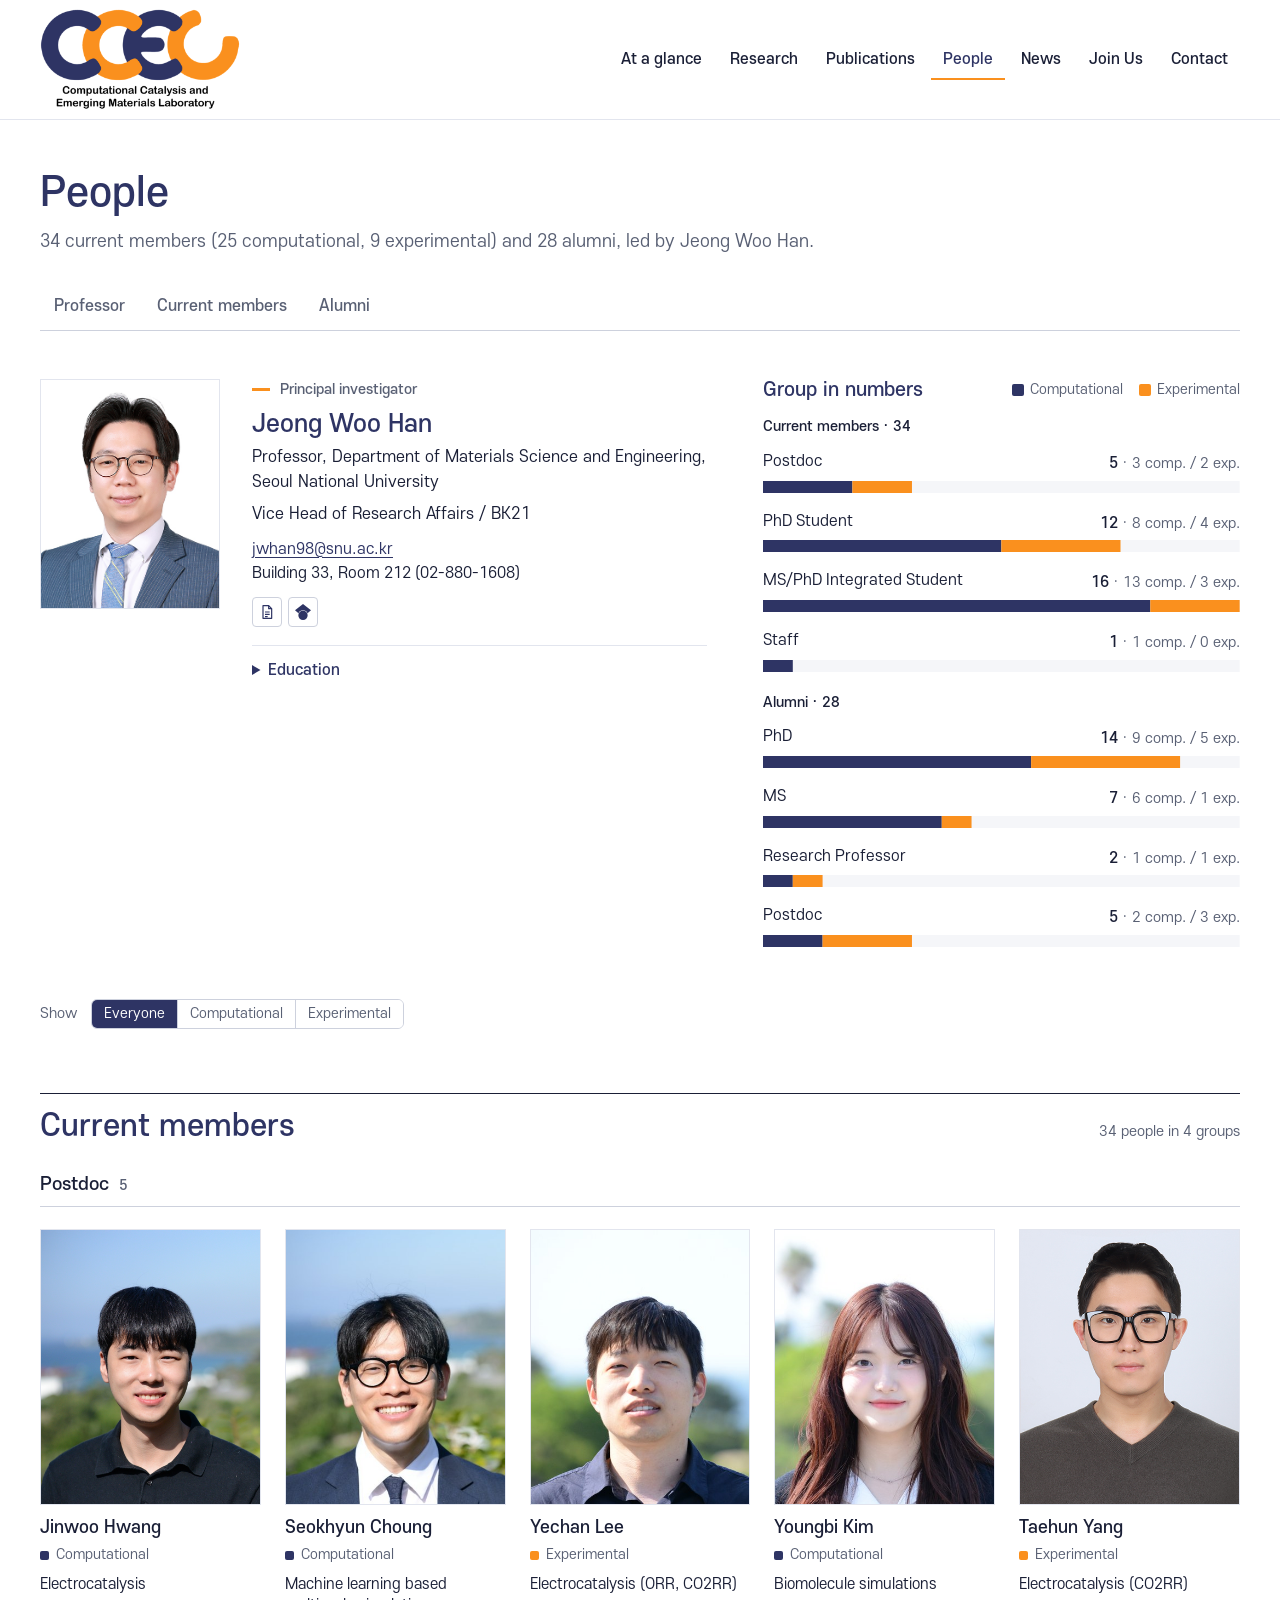
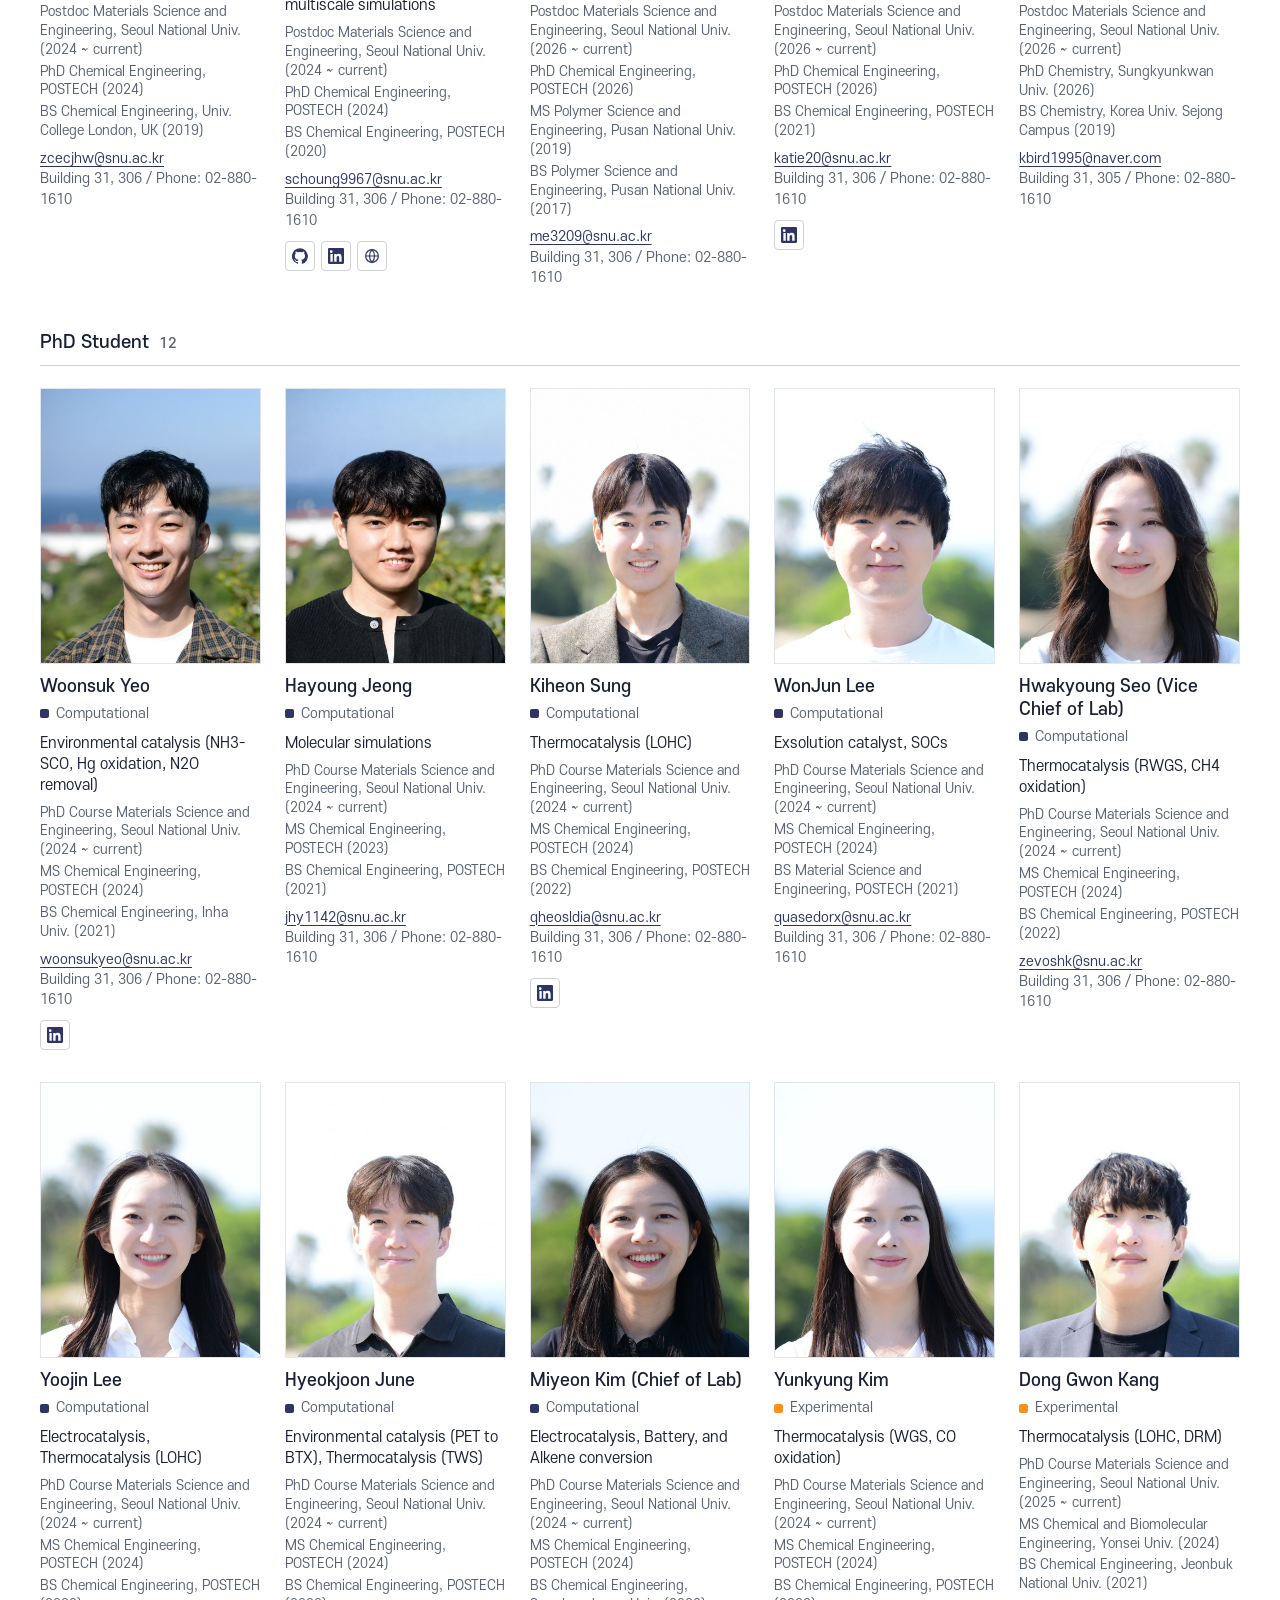
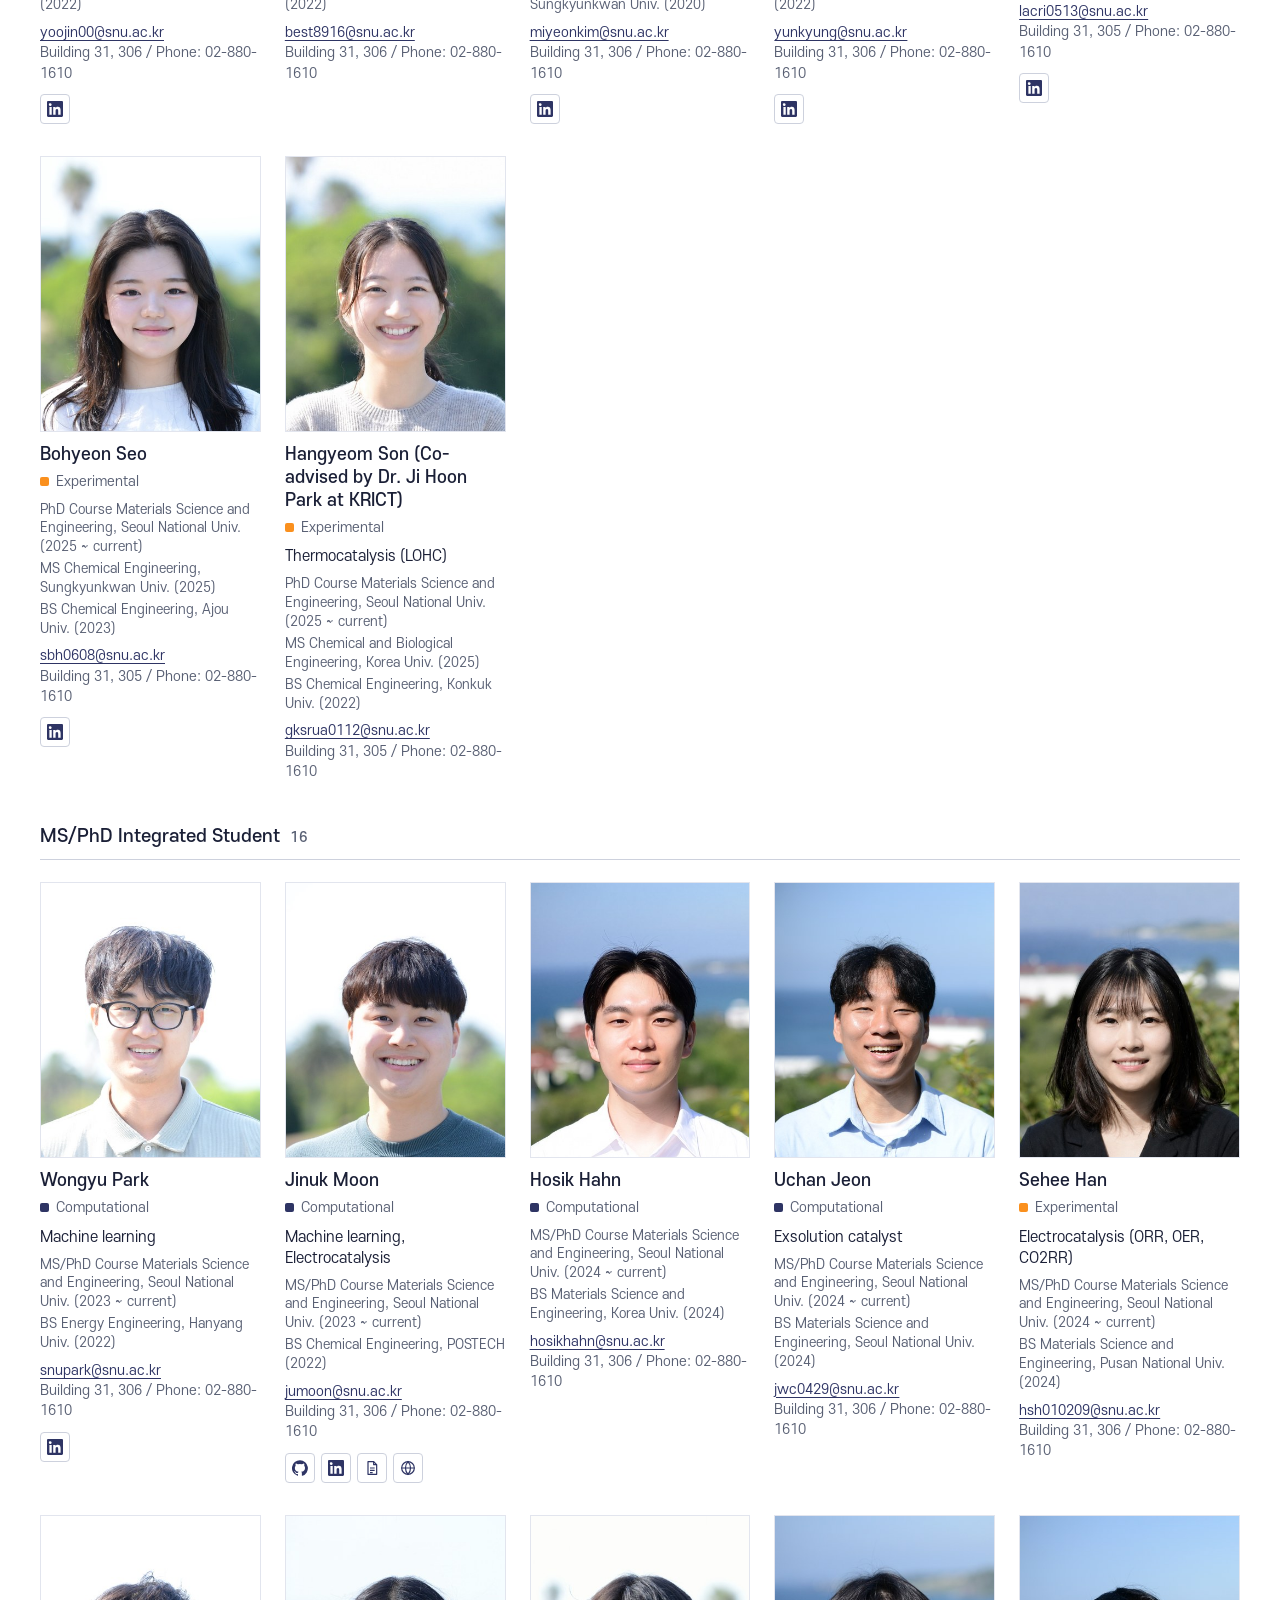
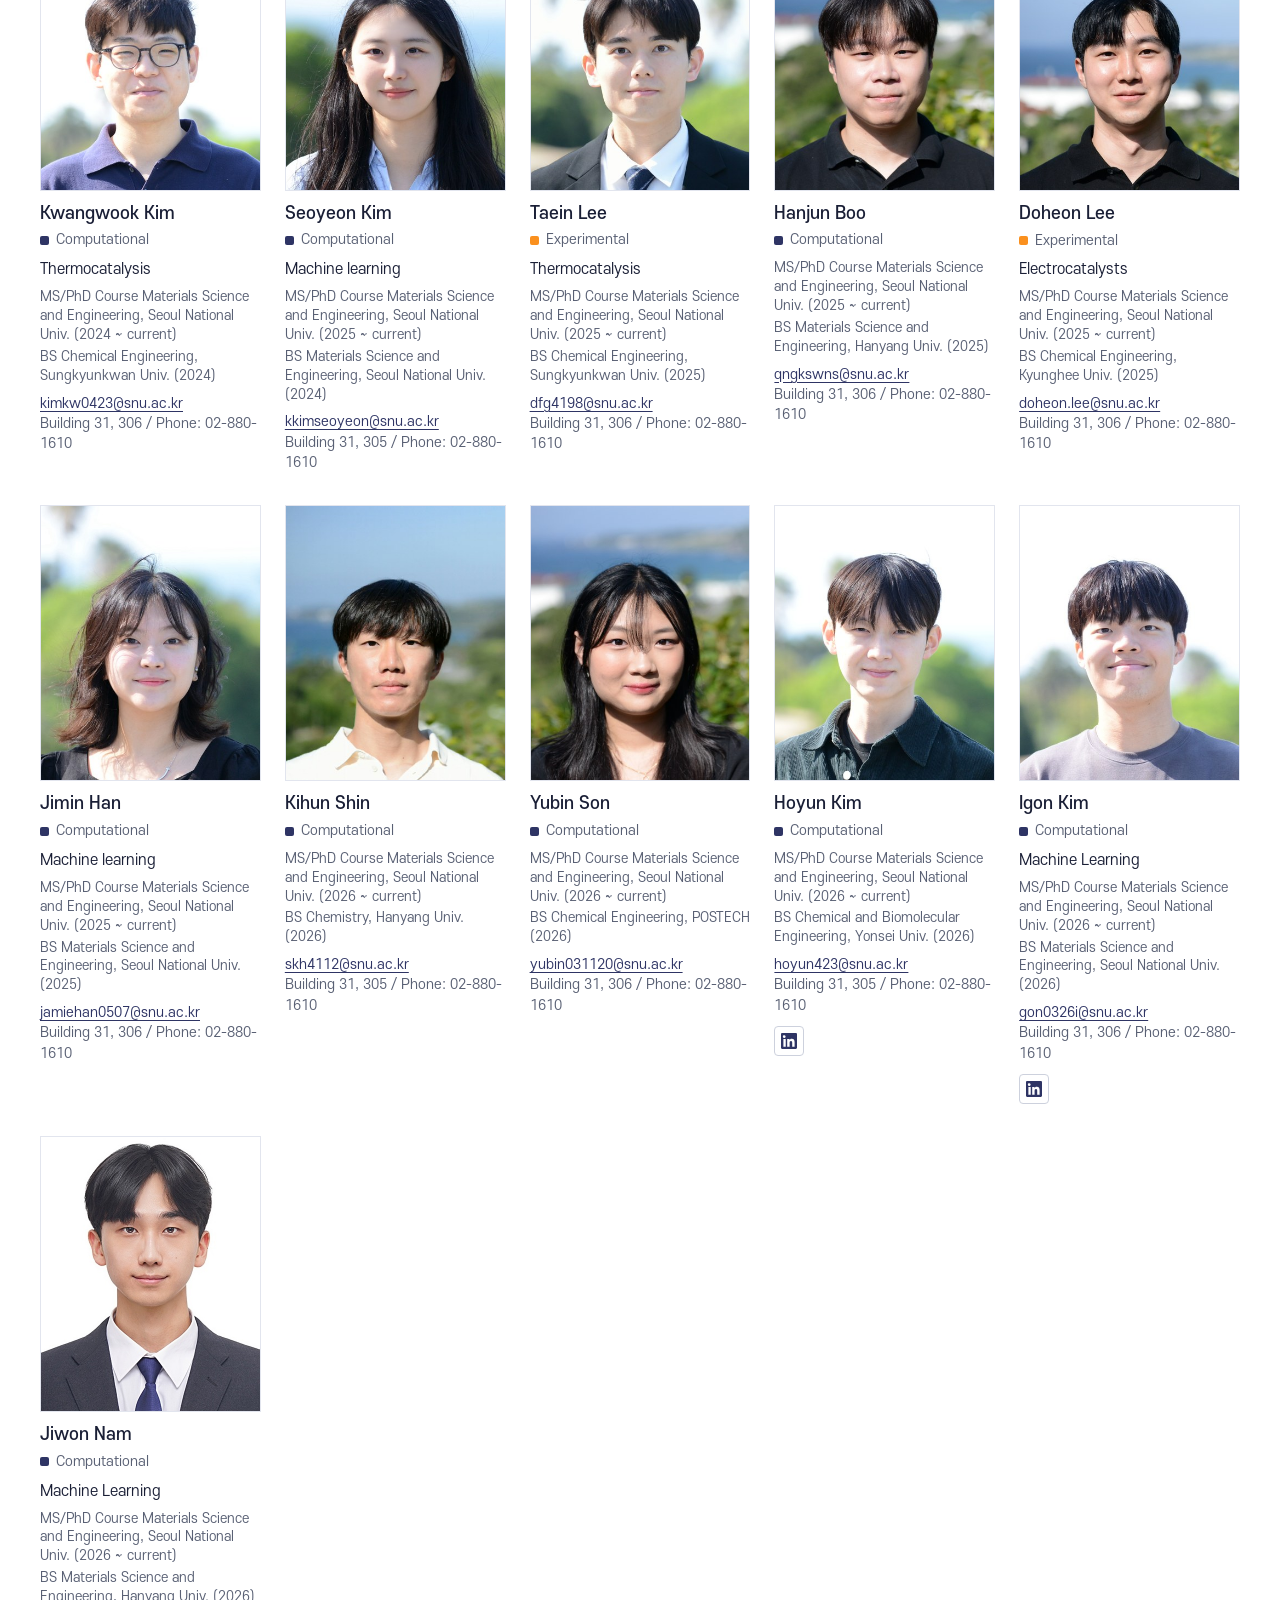
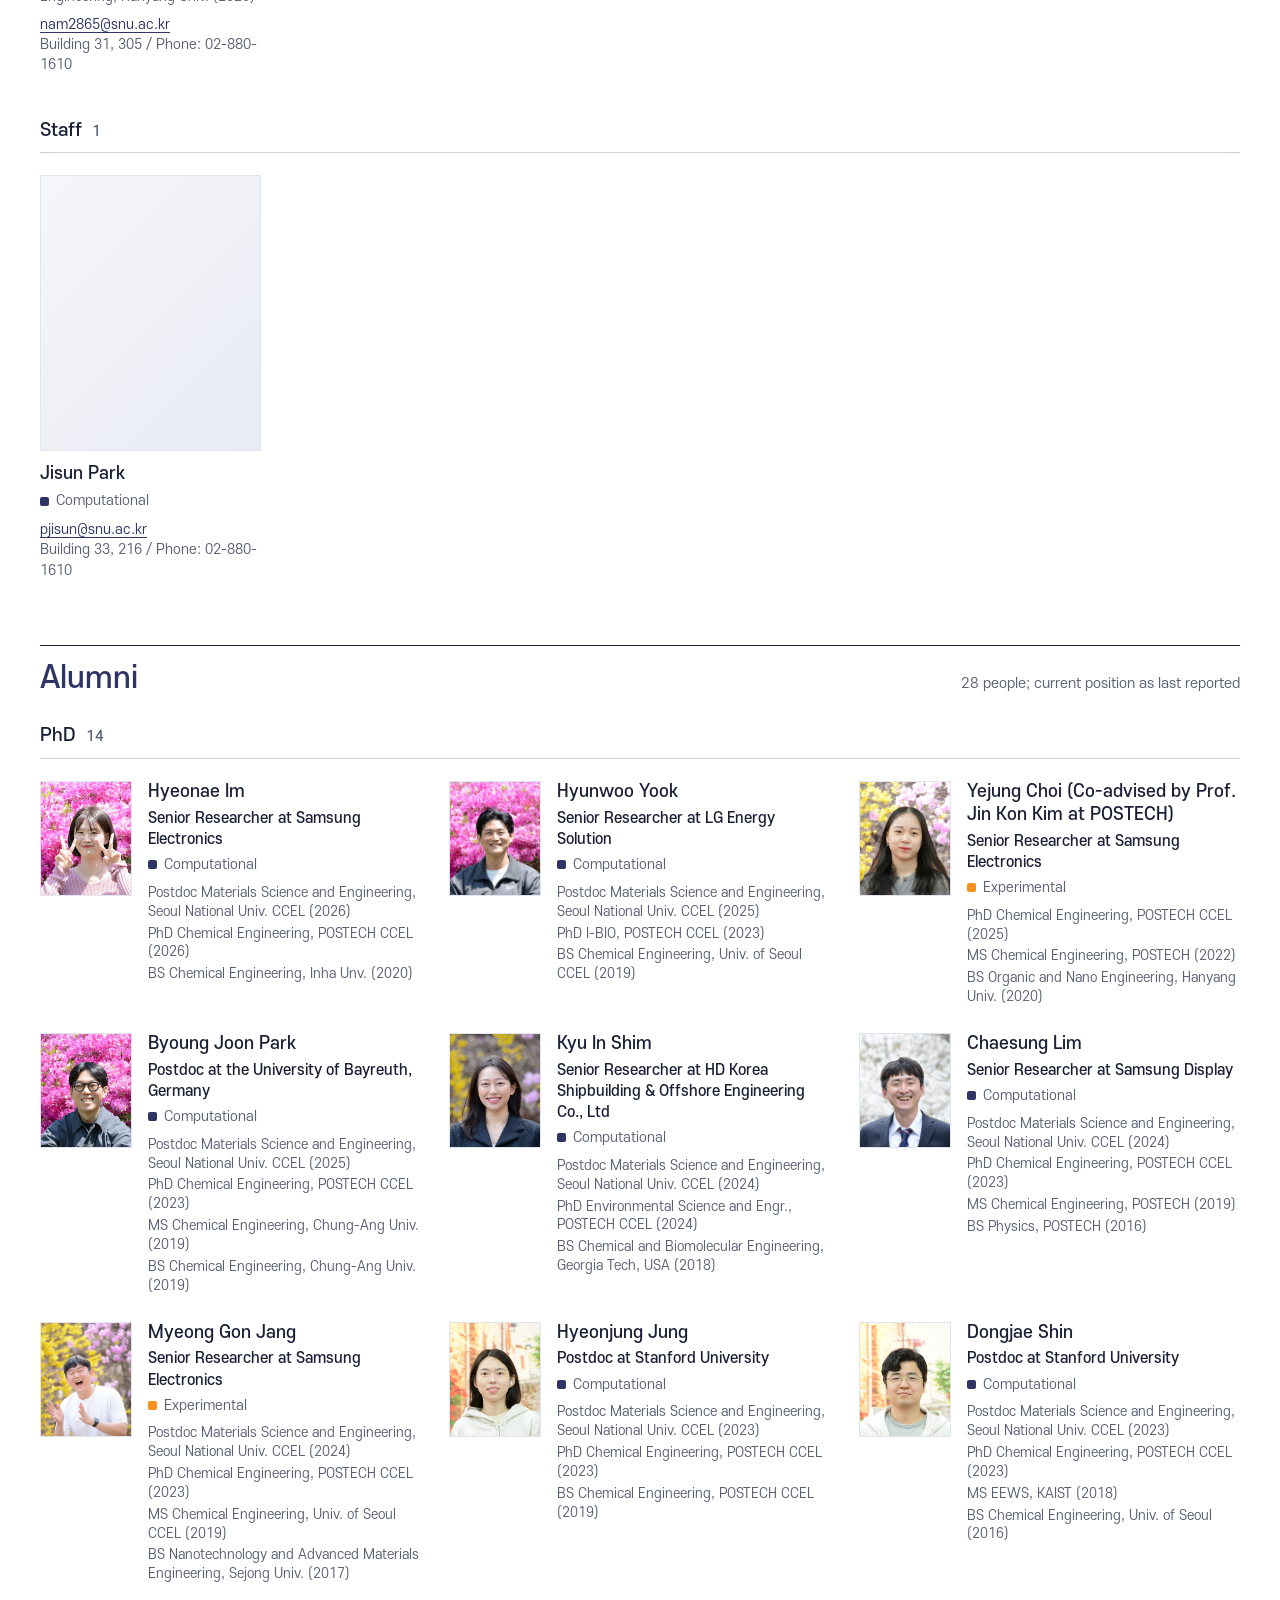
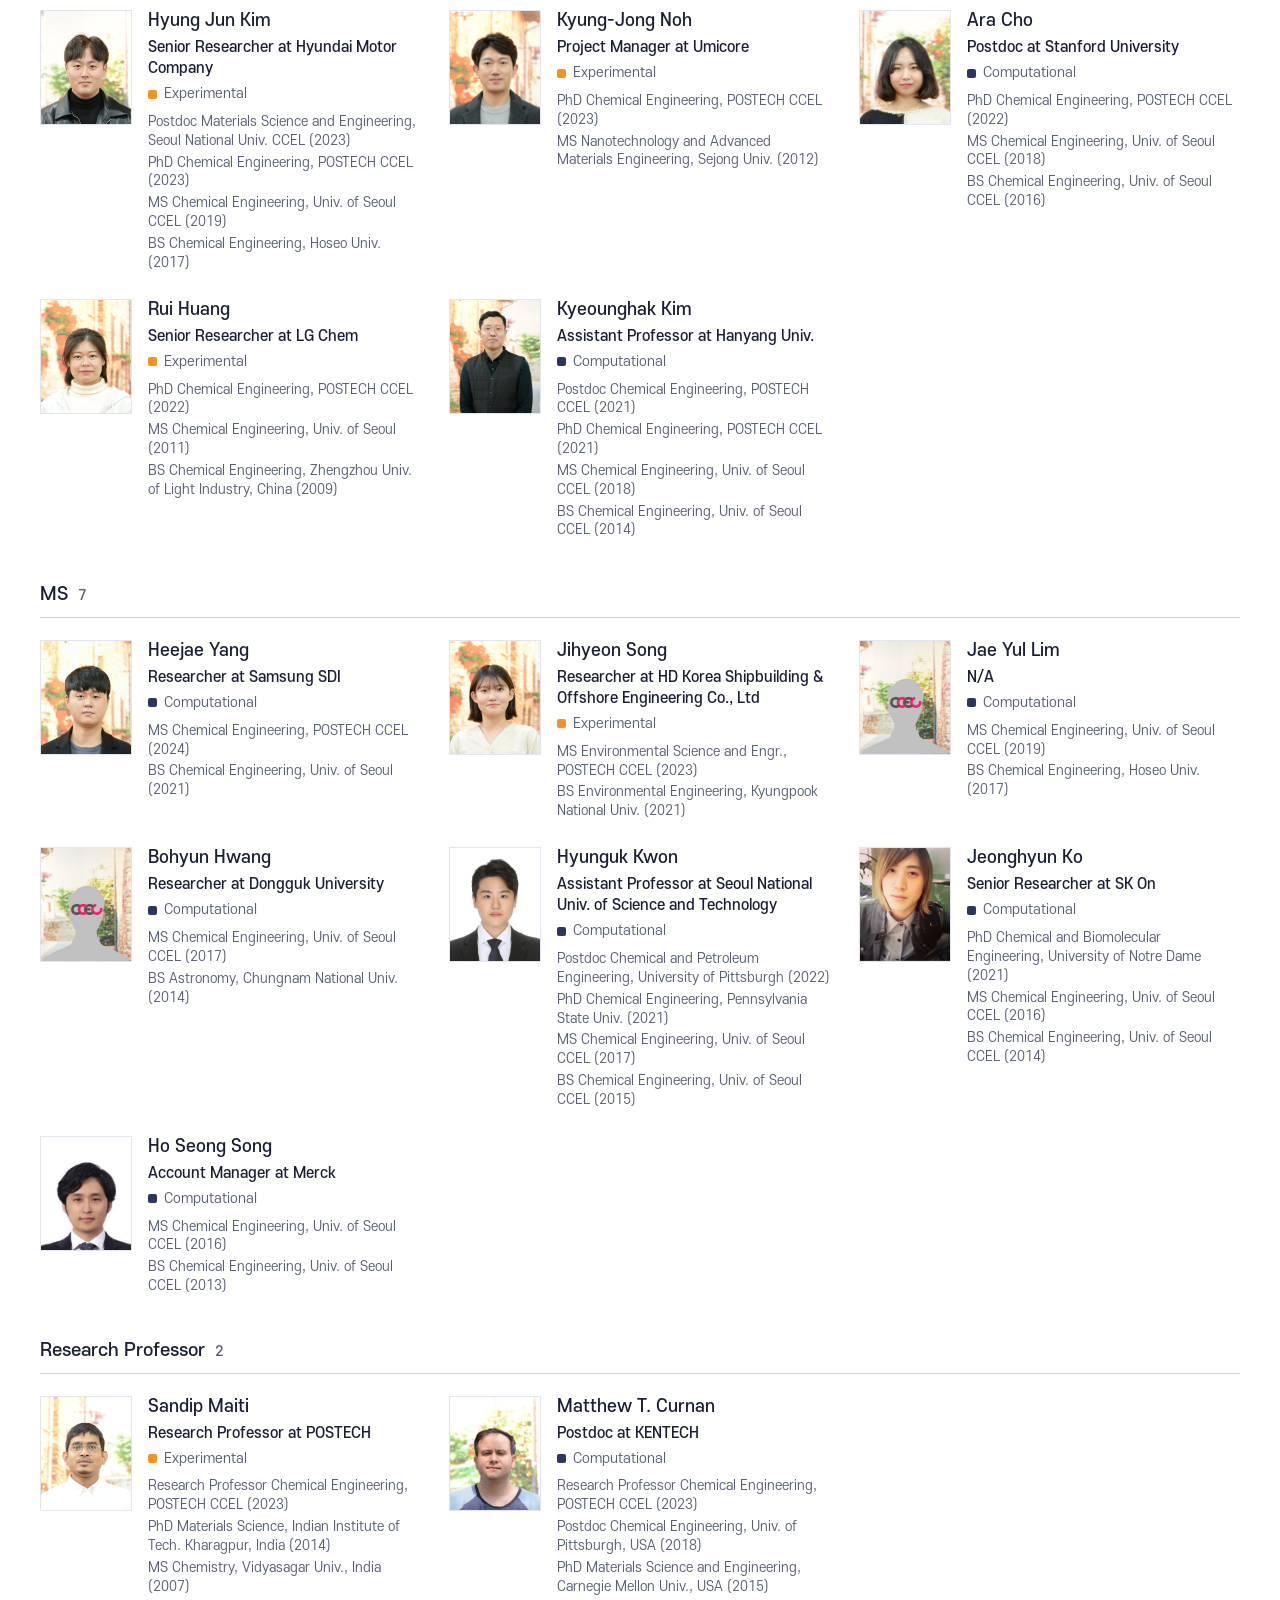
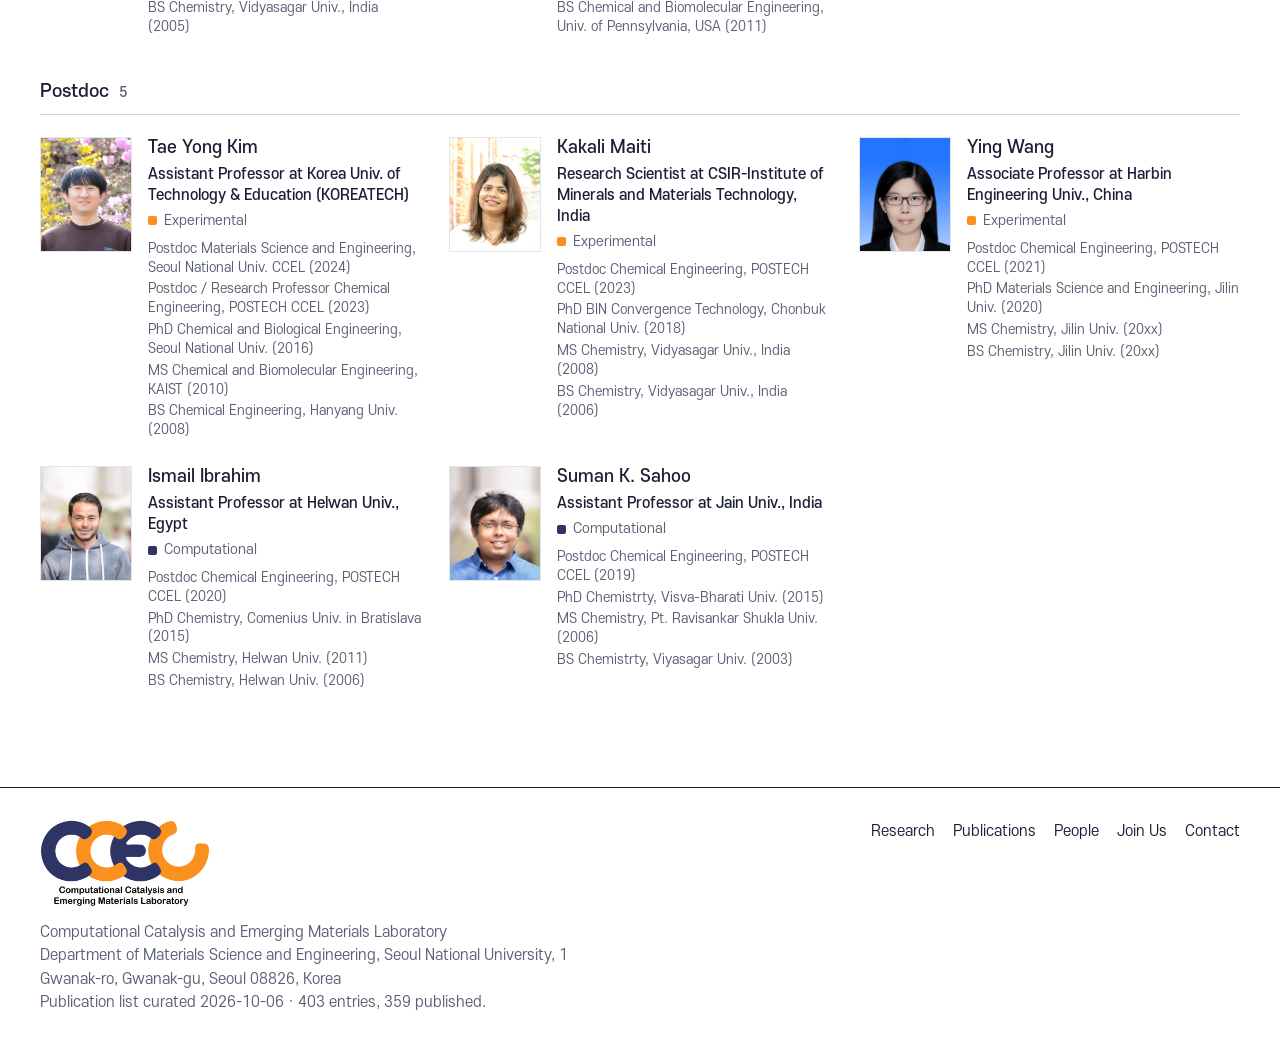
==== members.html @ 5b95ae47 "CCEL homepage redesign preview: ccel-s5 Claude-Session: https://claude.ai/code/session_01SNpB6kkZCcR" ====
<!doctype html>
<html lang="en">
<head>
<meta name="robots" content="noindex, nofollow">
<meta charset="utf-8">
<meta name="viewport" content="width=device-width, initial-scale=1">
<title>People · CCEL · Seoul National University</title>
<link rel="stylesheet" href="_shared/brand/brand.css">
<link rel="stylesheet" href="site.css">
<link rel="stylesheet" href="pages.css">
</head>
<body>
<a class="skip" href="#main">Skip to content</a>
<header class="site-head">
  <div class="site-bar">
    <div class="wrap bar-in">
      <a class="brand" href="index.html" aria-label="CCEL home"><img class="ccel-logo" src="_shared/img/logo2.png" alt="CCEL — Computational Catalysis and Emerging Materials Laboratory" width="200" height="102"></a>
      <button class="nav-toggle" type="button" aria-expanded="false" aria-controls="site-nav"><svg viewBox="0 0 24 24" aria-hidden="true" fill="none" stroke="currentColor" stroke-width="2"><path d="M3 6h18M3 12h18M3 18h18"/></svg>Menu</button>
      <nav id="site-nav" class="site-nav" aria-label="Main">
        <ul>
          <li><a href="index.html#glance">At a glance</a></li>
          <li><a href="index.html#research">Research</a></li>
          <li><a href="publications.html">Publications</a></li>
          <li><a href="members.html" aria-current="page">People</a></li>
          <li><a href="index.html#news">News</a></li>
          <li><a href="index.html#join">Join Us</a></li>
          <li><a href="index.html#contact">Contact</a></li>
        </ul>
      </nav>
    </div>
  </div>
</header>

<main id="main">
  <div class="wrap page-head">
    <h1>People</h1>
    <p class="page-sub" id="people-sub"></p>
    <nav class="tabs" aria-label="On this page">
      <a href="#professor">Professor</a><a href="#members">Current members</a><a href="#alumni">Alumni</a>
    </nav>
  </div>

  <section class="wrap sub-sec" id="professor" aria-labelledby="prof-h">
    <h2 class="sr-only" id="prof-h">Professor</h2>
    <div class="prof-row">
      <div class="prof" id="prof"></div>
      <figure class="chart" id="ch-people" aria-labelledby="ch-people-h">
        <div class="chart-head"><h3 id="ch-people-h">Group in numbers</h3><p class="legend"><span><i class="c"></i>Computational</span><span><i class="e"></i>Experimental</span></p></div>
        <div class="chart-body" id="ch-people-body"></div>
      </figure>
    </div>
  </section>

  <div class="wrap filter-bar">
    <span class="small" id="filter-label">Show</span>
    <span class="seg" role="group" aria-labelledby="filter-label" id="type-filter">
      <button type="button" data-t="" aria-pressed="true">Everyone</button>
      <button type="button" data-t="computational" aria-pressed="false">Computational</button>
      <button type="button" data-t="experimental" aria-pressed="false">Experimental</button>
    </span>
    <span class="small" id="filter-count" aria-live="polite"></span>
  </div>

  <section class="wrap sub-sec" id="members" aria-labelledby="members-h">
    <div class="sec-head"><h2 id="members-h">Current members</h2><p class="sec-note" id="members-note"></p></div>
    <div id="member-groups"></div>
  </section>

  <section class="wrap sub-sec" id="alumni" aria-labelledby="alumni-h">
    <div class="sec-head"><h2 id="alumni-h">Alumni</h2><p class="sec-note" id="alumni-note"></p></div>
    <div id="alumni-groups"></div>
  </section>
</main>

<footer class="site-foot">
  <div class="wrap foot-in">
    <div><img class="ccel-logo" src="_shared/img/logo2.png" alt="CCEL logo" width="170" height="87" loading="lazy"><p id="foot-data" style="margin-top:14px;max-width:560px"></p></div>
    <ul class="foot-links">
      <li><a href="index.html#research">Research</a></li><li><a href="publications.html">Publications</a></li>
      <li><a href="members.html">People</a></li><li><a href="index.html#join">Join Us</a></li><li><a href="index.html#contact">Contact</a></li>
    </ul>
  </div>
</footer>

<script src="_shared/content.js"></script>
<script src="common.js"></script>
<script src="charts.js"></script>
<script src="people.js"></script>
</body>
</html>
---- _shared/brand/brand.css ----
/* CCEL brand layer: shared by every candidate and the final site.
   Font = S-CoreDream (에스코어 드림), the typeface the current ccel.snu.ac.kr already uses (class ks4 etc.).
   Self-hosted so the IIS site has no CDN dependency. Logo = ../img/logo2.png (data: CCEL.lab.logo), used as-is. */
@font-face { font-family: 'S-CoreDream'; font-weight: 300; font-style: normal; font-display: swap;
  src: url('fonts/S-CoreDream-3Light.woff') format('woff'); }
@font-face { font-family: 'S-CoreDream'; font-weight: 400; font-style: normal; font-display: swap;
  src: url('fonts/S-CoreDream-4Regular.woff') format('woff'); }
@font-face { font-family: 'S-CoreDream'; font-weight: 500; font-style: normal; font-display: swap;
  src: url('fonts/S-CoreDream-5Medium.woff') format('woff'); }
@font-face { font-family: 'S-CoreDream'; font-weight: 700; font-style: normal; font-display: swap;
  src: url('fonts/S-CoreDream-6Bold.woff') format('woff'); }
:root { --ccel-font: 'S-CoreDream', 'Noto Sans KR', 'Apple SD Gothic Neo', 'Malgun Gothic', sans-serif; }

/* Official logo, unaltered. Put it on .ccel-logo-plate when the header background is dark. */
.ccel-logo { display: block; height: auto; width: 200px; max-width: 100%; }
.ccel-logo-plate { display: inline-block; background: #fff; border-radius: 6px; padding: 6px 10px; line-height: 0; }
@media (max-width: 768px) { .ccel-logo { width: 160px; } }
---- site.css ----
/* S5 Data-forward: shared design system for index / members / publications.
   White report pages, logo navy for ink and chart marks, logo orange only as a small data accent. */
:root {
  --ink: #1a1f36;
  --navy: #2e3464;          /* logo navy: headings, chart bars */
  --navy-2: #4a5190;
  --navy-soft: #e9ebf4;
  --orange: #fa901e;        /* logo orange: marks only, never body text */
  --orange-ink: #9a4f00;    /* orange-family text that passes 4.5:1 */
  --muted: #596074;
  --line: #e2e5ee;
  --line-2: #cdd1dd;
  --surface: #f5f6f9;
  --bg: #fff;
  --hh: 120px;              /* header height at the top of the page */
  --hh-c: 84px;             /* compact header height once scrolled */
  --maxw: 1200px;
  --pad: 32px;
}
@media (max-width: 960px) { :root { --hh: 92px; --hh-c: 92px; --pad: 20px; } }
@media (max-width: 600px) { :root { --pad: 16px; } }

* { box-sizing: border-box; }
[hidden] { display: none !important; }
html { -webkit-text-size-adjust: 100%; }
body {
  margin: 0; background: var(--bg); color: var(--ink);
  font-family: var(--ccel-font); font-size: 17px; line-height: 1.62; font-weight: 400;
  font-variant-numeric: tabular-nums;
}
h1, h2, h3, h4 { font-family: var(--ccel-font); color: var(--navy); font-weight: 500; line-height: 1.25; margin: 0; }
p { margin: 0; }
a { color: var(--navy); text-decoration-thickness: 1px; text-underline-offset: 3px; }
a:hover { color: var(--ink); }
:focus-visible { outline: 2px solid var(--navy); outline-offset: 3px; border-radius: 2px; }
img { max-width: 100%; }
button, input, select { font-family: var(--ccel-font); font-size: 15px; color: var(--ink); }
sub, sup { line-height: 0; }
.sr-only { position: absolute !important; width: 1px; height: 1px; padding: 0; margin: -1px; overflow: hidden; clip: rect(0 0 0 0); white-space: nowrap; border: 0; }
.skip { position: absolute; left: 12px; top: -60px; z-index: 100; background: var(--navy); color: #fff; padding: 8px 14px; border-radius: 4px; }
.skip:focus { top: 12px; color: #fff; }
.wrap { max-width: calc(var(--maxw) + 2 * var(--pad)); margin: 0 auto; padding: 0 var(--pad); }

/* ---------- header: fixed bar inside an in-flow placeholder, so compaction never shifts layout ---------- */
.site-head { height: var(--hh); }
.site-bar {
  position: fixed; top: 0; left: 0; right: 0; z-index: 50; height: var(--hh);
  background: #fff; border-bottom: 1px solid var(--line);
  transition: height .25s ease;
}
.bar-in { height: 100%; display: flex; align-items: center; justify-content: space-between; gap: 24px; }
.brand { display: block; line-height: 0; flex: none; }
.brand .ccel-logo { width: 200px; transition: width .25s ease; }
html.is-compact .site-bar { height: var(--hh-c); box-shadow: 0 1px 0 var(--line), 0 6px 18px rgba(26, 31, 54, .06); }
html.is-compact .brand .ccel-logo { width: 150px; }
.site-nav ul { list-style: none; margin: 0; padding: 0; display: flex; gap: 4px; }
.site-nav a {
  display: block; padding: 8px 12px; font-size: 15px; font-weight: 500; color: var(--ink);
  text-decoration: none; border-radius: 4px;
}
.site-nav a:hover { background: var(--surface); color: var(--navy); }
.site-nav a[aria-current="page"] { color: var(--navy); box-shadow: inset 0 -2px 0 var(--orange); border-radius: 0; }
.nav-toggle { display: none; }
@media (max-width: 960px) {
  .brand .ccel-logo, html.is-compact .brand .ccel-logo { width: 160px; }
  .nav-toggle {
    display: inline-flex; align-items: center; gap: 8px; background: #fff; border: 1px solid var(--line-2);
    border-radius: 6px; padding: 9px 12px; cursor: pointer; font-weight: 500; color: var(--navy);
  }
  .nav-toggle svg { width: 18px; height: 18px; }
  .site-nav {
    display: none; position: absolute; left: 0; right: 0; top: 100%; background: #fff;
    border-bottom: 1px solid var(--line); box-shadow: 0 12px 24px rgba(26, 31, 54, .08);
    max-height: calc(100vh - var(--hh)); overflow-y: auto;
  }
  .site-nav.open { display: block; }
  .site-nav ul { flex-direction: column; padding: 8px var(--pad) 16px; gap: 0; }
  .site-nav a { padding: 13px 4px; font-size: 17px; border-bottom: 1px solid var(--line); border-radius: 0; }
  .site-nav a[aria-current="page"] { box-shadow: inset 3px 0 0 var(--orange); padding-left: 12px; }
}

/* ---------- section scaffolding ---------- */
main section[id], [id].anchor { scroll-margin-top: calc(var(--hh-c) + 16px); }
main section.sec[id] { scroll-margin-top: calc(var(--hh-c) - 44px); }
/* skip link target: keep the page title clear of the fixed header */
#main { scroll-margin-top: calc(var(--hh-c) + 16px); }
.nowrap { white-space: nowrap; }
.sec { padding: 72px 0 8px; }
.sec-head { display: flex; align-items: baseline; justify-content: space-between; gap: 16px; flex-wrap: wrap;
  border-top: 1px solid var(--ink); padding-top: 14px; margin-bottom: 28px; }
.sec-head h2 { font-size: 30px; }
.sec-note { font-size: 14px; color: var(--muted); }
.eyebrow { font-size: 14px; color: var(--muted); font-weight: 500; display: flex; align-items: center; gap: 10px; }
.eyebrow::before { content: ""; width: 18px; height: 3px; background: var(--orange); flex: none; }
.lede { font-size: 19px; line-height: 1.55; color: var(--ink); }
.small { font-size: 14px; color: var(--muted); line-height: 1.55; }
.more { font-size: 15px; font-weight: 500; }
.more a { text-decoration: none; border-bottom: 1px solid var(--line-2); padding-bottom: 2px; }
.more a:hover { border-color: var(--navy); }
@media (max-width: 600px) {
  .sec { padding-top: 52px; }
  .sec-head h2 { font-size: 24px; }
  .lede { font-size: 17px; }
}

/* ---------- hero stage (landing only) ---------- */
.stage-wrap { position: relative; height: 230vh; background: #fff; }
.stage {
  position: sticky; top: var(--hh-c); height: calc(100vh - var(--hh-c)); overflow: hidden;
  background: #0d1020;
}
.stage-media { position: absolute; inset: 0; overflow: hidden; }
.stage-poster, .stage-canvas { position: absolute; inset: 0; width: 100%; height: 100%; object-fit: cover; display: block; }
.stage-veil { position: absolute; inset: 0; background: #fff; opacity: 0; pointer-events: none; }
.stage-inner { position: absolute; inset: 0; }
.stage-panel {
  position: absolute; top: max(40px, 6vh); left: var(--pad); max-width: 780px; margin-right: var(--pad);
  background: #fff; padding: 30px 36px 30px; border-radius: 2px; box-shadow: 0 10px 40px rgba(0, 0, 0, .22);
}
.stage-panel h1 { font-size: 44px; line-height: 1.18; margin: 14px 0 16px; color: var(--navy); letter-spacing: -0.005em; }
.stage-panel .lede { max-width: 640px; }
.stage-links { margin-top: 20px; display: flex; flex-wrap: wrap; gap: 8px 22px; font-size: 15px; font-weight: 500; }
.stage-links a { text-decoration: none; border-bottom: 1px solid var(--line-2); padding-bottom: 2px; }
.stage-strip {
  position: absolute; left: 0; right: 0; bottom: 0; background: #fff; border-top: 1px solid var(--line);
  transform: translateY(105%); will-change: transform;
}
.figs { list-style: none; margin: 0; padding: 22px 0 24px; display: grid; grid-template-columns: auto repeat(6, 1fr); gap: 0; align-items: stretch; }
.figs .figs-title { padding-right: 28px; display: flex; flex-direction: column; justify-content: center; }
.figs .figs-title .t { font-size: 20px; font-weight: 500; color: var(--navy); }
.figs .figs-title .s { font-size: 13px; color: var(--muted); margin-top: 4px; max-width: 170px; line-height: 1.45; }
.fig { padding: 2px 18px; border-left: 1px solid var(--line); }
.fig .n { display: block; font-size: 36px; line-height: 1.1; font-weight: 500; color: var(--navy); }
.fig .l { display: block; font-size: 14px; color: var(--muted); line-height: 1.4; margin-top: 6px; }
/* static mode (default markup; also reduced motion, no JS, manifest unavailable): poster as a still band, figures below */
.stage-wrap.is-static { height: auto; background: #fff; }
.stage-wrap.is-static .stage { position: relative; top: 0; height: auto; overflow: visible; background: #fff; }
.stage-wrap.is-static .stage-media { position: relative; inset: auto; height: min(68vh, 620px); background: #0d1020; }
.stage-wrap.is-static .stage-inner { bottom: auto; height: min(68vh, 620px); }
.stage-wrap.is-static .stage-canvas, .stage-wrap.is-static .stage-veil { display: none; }
.stage-wrap.is-static .stage-strip { position: relative; transform: none; border-bottom: 1px solid var(--line); }
@media (max-width: 1180px) {
  .figs { grid-template-columns: repeat(3, 1fr); row-gap: 16px; }
  .figs .figs-title { grid-column: 1 / -1; padding: 0; flex-direction: row; align-items: baseline; gap: 12px; justify-content: flex-start; }
  .figs .figs-title .s { max-width: none; margin: 0; }
  .fig:nth-child(3n + 2) { border-left: 0; padding-left: 0; }
}
@media (max-width: 960px) {
  .stage-wrap { height: 185vh; }
  .stage-panel { top: 14px; left: 12px; right: 12px; margin: 0; padding: 20px 20px 22px; }
  .stage-panel h1 { font-size: 27px; margin: 10px 0 12px; }
  .stage-panel .lede { font-size: 16px; }
  .stage-links { margin-top: 14px; gap: 6px 16px; font-size: 14px; }
  .figs { padding: 14px 0 16px; row-gap: 12px; }
  .fig { padding: 0 10px; }
  .fig .n { font-size: 26px; }
  .fig .l { font-size: 12.5px; margin-top: 2px; }
  .figs .figs-title .t { font-size: 16px; }
  .figs .figs-title .s { display: none; }
  .stage-wrap.is-static .stage-media, .stage-wrap.is-static .stage-inner { height: min(78vh, 560px); }
}

/* ---------- charts ---------- */
.charts { display: grid; grid-template-columns: repeat(12, 1fr); gap: 28px 40px; }
.chart { margin: 0; grid-column: span 6; min-width: 0; }
.chart.wide { grid-column: 1 / -1; }
.chart-head { display: flex; justify-content: space-between; align-items: baseline; gap: 12px; flex-wrap: wrap; margin-bottom: 14px; }
.chart h3 { font-size: 19px; }
.chart figcaption { font-size: 13.5px; color: var(--muted); margin-top: 12px; line-height: 1.5; }
.chart-body { min-width: 0; }
.years-layout { display: grid; grid-template-columns: minmax(0, 1fr) 260px; gap: 36px; align-items: end; }
.pipe { border-left: 1px solid var(--line); padding-left: 24px; }
.pipe h4 { font-size: 15px; color: var(--ink); margin-bottom: 4px; }
.pipe p { font-size: 13px; color: var(--muted); margin-bottom: 12px; }
svg.vbars { display: block; width: 100%; height: auto; overflow: visible; }
svg.vbars text { font-family: var(--ccel-font); fill: var(--ink); }
svg.vbars .yl { fill: var(--muted); font-size: 12px; }
svg.vbars .vl { font-size: 12px; font-weight: 500; }
svg.vbars .base { stroke: var(--line-2); stroke-width: 1; }
.bar { fill: var(--navy); }
.hbar .bar.pipe { fill: #9ea4c9; }
.chart .bar, .mini .bar { transform-box: fill-box; transform-origin: 50% 100%; transform: scaleY(0); transition: transform .8s cubic-bezier(.2, .7, .2, 1); }
.chart .hbar .bar { transform-origin: 0 50%; transform: scaleX(0); }
.chart.in .bar, .area-data.in .bar { transform: none; }
.chart .vl, .chart .hrow-val { opacity: 0; transition: opacity .5s ease .45s; }
.chart.in .vl, .chart.in .hrow-val { opacity: 1; }

.hrows { list-style: none; margin: 0; padding: 0; }
.hrows li + li { margin-top: 10px; }
.hrow { display: grid; grid-template-columns: minmax(0, 1fr) auto; grid-template-areas: "lab val" "bar bar"; column-gap: 12px; row-gap: 5px;
  text-decoration: none; color: var(--ink); padding: 4px 6px; margin: 0 -6px; border-radius: 4px; }
a.hrow:hover { background: var(--surface); color: var(--ink); }
a.hrow:hover .hrow-lab { text-decoration: underline; text-underline-offset: 3px; }
.hrow-lab { grid-area: lab; font-size: 15px; line-height: 1.35; }
.hrow-val { grid-area: val; font-size: 14px; color: var(--muted); white-space: nowrap; }
.hrow-val b { color: var(--ink); font-weight: 500; font-size: 15px; }
.hbar { grid-area: bar; display: block; width: 100%; height: 12px; }
.hbar .track { fill: var(--surface); }
.hbar .bar.exp { fill: var(--orange); }
.hbar .bar.na { fill: #9aa0b4; }
.hrows.cols .hrow { grid-template-columns: 190px minmax(0, 1fr) auto; grid-template-areas: "lab bar val"; align-items: center; }
.hrows.cols .hrow-lab { font-size: 14.5px; }
.hrows.short li + li { margin-top: 2px; }
.hrows.short .hrow { grid-template-columns: 44px minmax(0, 1fr) 30px; padding: 2px 6px; }
.hrows.short .hrow-val { text-align: right; }
.numtag { display: inline-block; min-width: 26px; text-align: center; font-size: 12px; font-weight: 700; color: var(--navy);
  border: 1px solid var(--navy); border-radius: 3px; padding: 0 4px; margin-right: 8px; line-height: 18px; vertical-align: 1px; }
.seg { display: inline-flex; border: 1px solid var(--line-2); border-radius: 6px; overflow: hidden; }
.seg button { background: #fff; border: 0; padding: 6px 12px; font-size: 13.5px; cursor: pointer; color: var(--muted); }
.seg button + button { border-left: 1px solid var(--line-2); }
.seg button[aria-pressed="true"] { background: var(--navy); color: #fff; }
.legend { display: flex; gap: 16px; font-size: 13.5px; color: var(--muted); }
.legend span { display: inline-flex; align-items: center; gap: 6px; }
.legend i { width: 12px; height: 12px; display: inline-block; border-radius: 2px; }
.legend .c { background: var(--navy); }
.legend .e { background: var(--orange); }
.people-sub { font-size: 14px; font-weight: 500; color: var(--ink); margin: 16px 0 8px; }
.people-sub:first-of-type { margin-top: 0; }
@media (max-width: 960px) {
  .charts { grid-template-columns: minmax(0, 1fr); gap: 40px; }
  .chart, .chart.wide { grid-column: 1 / -1; }
  .years-layout { grid-template-columns: 1fr; gap: 24px; }
  .pipe { border-left: 0; padding-left: 0; border-top: 1px solid var(--line); padding-top: 18px; }
}
@media (max-width: 600px) {
  .hrows.cols:not(.short) .hrow { grid-template-columns: minmax(0, 1fr) auto; grid-template-areas: "lab val" "bar bar"; }
}

/* ---------- research ---------- */
.research-intro { display: grid; grid-template-columns: minmax(0, 5fr) minmax(0, 6fr); gap: 48px; align-items: start; }
.research-intro figure { margin: 0; }
.research-intro img { display: block; width: 100%; height: auto; border: 1px solid var(--line); }
.research-intro p + p { margin-top: 14px; }
details.fold { margin-top: 18px; border-top: 1px solid var(--line); padding-top: 12px; }
details.fold summary { cursor: pointer; font-size: 15px; font-weight: 500; color: var(--navy); }
details.fold p { margin-top: 10px; font-size: 16px; line-height: 1.75; color: var(--ink); }
.areas { list-style: none; margin: 40px 0 0; padding: 0; }
.area { display: grid; grid-template-columns: 240px minmax(0, 1fr) 300px; gap: 36px; padding: 32px 0; border-top: 1px solid var(--line); }
.area-fig { margin: 0; }
.area-fig img { display: block; width: 100%; aspect-ratio: 1; object-fit: cover; border: 1px solid var(--line); background: var(--surface); }
.area h3 { font-size: 22px; margin-bottom: 10px; display: flex; gap: 10px; align-items: baseline; }
.area h3 .numtag { font-size: 13px; line-height: 20px; flex: none; }
.area-sum { font-size: 16.5px; }
.kw { list-style: none; padding: 0; margin: 14px 0 0; display: flex; flex-wrap: wrap; gap: 6px; }
.kw li { font-size: 13px; color: var(--navy); background: var(--navy-soft); padding: 3px 10px; border-radius: 3px; }
.area-keys { margin-top: 16px; font-size: 14.5px; }
.area-keys b { font-weight: 500; color: var(--ink); }
.area-data { border-left: 1px solid var(--line); padding-left: 24px; }
.area-data .big { font-size: 30px; font-weight: 500; color: var(--navy); line-height: 1.1; }
.area-data .small { margin: 4px 0 12px; }
svg.mini { display: block; width: 100%; height: auto; overflow: visible; }
svg.mini text { font-family: var(--ccel-font); font-size: 10.5px; fill: var(--muted); }
svg.mini .vl { fill: var(--ink); font-weight: 500; }
@media (max-width: 1100px) {
  .area { grid-template-columns: 200px minmax(0, 1fr); }
  .area-data { grid-column: 2; border-left: 0; padding-left: 0; border-top: 1px solid var(--line); padding-top: 16px; }
}
@media (max-width: 760px) {
  .research-intro { grid-template-columns: 1fr; gap: 24px; }
  .area { grid-template-columns: 1fr; gap: 18px; padding: 26px 0; }
  .area-fig img { max-width: 220px; }
  .area-data { grid-column: 1; }
}

/* ---------- citations ---------- */
.cites { list-style: none; margin: 0; padding: 0; }
.cite { display: grid; grid-template-columns: minmax(0, 1fr) auto; gap: 24px; padding: 20px 0; border-top: 1px solid var(--line); }
.cite:first-child { border-top: 0; }
.cite-title { font-size: 17.5px; font-weight: 500; line-height: 1.45; color: var(--ink); }
.cite-title a { color: var(--navy); text-decoration: none; }
.cite-title a:hover { text-decoration: underline; }
.cite-auth { font-size: 15px; color: var(--ink); margin-top: 6px; line-height: 1.55; }
.cite-auth strong { font-weight: 700; }
.cite-src { font-size: 14.5px; color: var(--muted); margin-top: 5px; line-height: 1.55; }
.cite-src a { color: var(--navy); }
.cite-tags { display: flex; flex-wrap: wrap; gap: 6px; margin-top: 9px; }
.tag { font-size: 12.5px; line-height: 1.5; padding: 1px 8px; border-radius: 3px; border: 1px solid var(--line-2); color: var(--muted); background: #fff; text-decoration: none; }
.tag.area-t { color: var(--navy); border-color: var(--navy); }
.tag.hl { color: var(--orange-ink); border-color: #f2c48f; background: #fff8ef; }
.tag.st { color: #fff; background: var(--muted); border-color: var(--muted); }
.tag.cv { color: var(--navy); }
.prov { border-bottom: 1px dotted var(--muted); cursor: help; }
.cover-th { width: 110px; flex: none; display: block; line-height: 0; }
.cover-th img { width: 110px; height: auto; border: 1px solid var(--line); background: var(--surface); }
.pin-group + .pin-group { margin-top: 26px; }
.pin-group h3 { font-size: 16px; color: var(--ink); display: flex; align-items: baseline; gap: 4px; padding-bottom: 8px; border-bottom: 1px solid var(--line-2); }
.hl-grid { list-style: none; margin: 0; padding: 0; display: grid; grid-template-columns: repeat(3, minmax(0, 1fr)); gap: 32px 28px; }
.hl-card { display: grid; grid-template-columns: 112px minmax(0, 1fr); gap: 16px; align-items: start; }
.hl-card .cite-title { font-size: 15.5px; }
.hl-card .cite-auth { font-size: 13.5px; }
.hl-card .cite-src { font-size: 13.5px; }
.hl-card .cover-th, .hl-card .cover-th img { width: 112px; }
@media (max-width: 1100px) { .hl-grid { grid-template-columns: repeat(2, minmax(0, 1fr)); } }
@media (max-width: 640px) {
  .hl-grid { grid-template-columns: 1fr; gap: 24px; }
  .cite { grid-template-columns: 1fr; gap: 12px; }
  .cite .cover-th { order: -1; }
  .cite-title { font-size: 16.5px; }
}

/* ---------- people ---------- */
.prof { display: grid; grid-template-columns: 180px minmax(0, 1fr); gap: 32px; align-items: start; }
.prof img { width: 180px; height: auto; display: block; border: 1px solid var(--line); }
.prof h3 { font-size: 24px; }
.prof .role { margin-top: 6px; font-size: 15.5px; }
.prof .meta { margin-top: 10px; font-size: 15px; }
.icons { display: inline-flex; gap: 6px; align-items: center; flex-wrap: wrap; vertical-align: middle; }
.icons a { display: inline-flex; width: 30px; height: 30px; align-items: center; justify-content: center; border-radius: 4px;
  color: var(--navy); border: 1px solid var(--line-2); background: #fff; }
.icons a:hover { background: var(--navy); color: #fff; border-color: var(--navy); }
.icons svg { width: 16px; height: 16px; display: block; }
.roster { display: grid; grid-template-columns: repeat(4, minmax(0, 1fr)); gap: 28px; margin-top: 36px; }
.roster h3 { font-size: 15px; color: var(--ink); padding-bottom: 8px; border-bottom: 1px solid var(--line-2); margin-bottom: 6px; display: flex; justify-content: space-between; gap: 8px; }
.roster h3 span { color: var(--muted); font-weight: 400; }
.roster ul { list-style: none; margin: 0; padding: 0; }
.roster li { display: flex; align-items: center; justify-content: space-between; gap: 8px; padding: 5px 0; font-size: 15px; min-height: 36px; }
.roster .nm { display: inline-flex; align-items: center; gap: 8px; min-width: 0; }
.roster .icons a { width: 26px; height: 26px; }
.roster .icons svg { width: 14px; height: 14px; }
.tmark { width: 9px; height: 9px; border-radius: 2px; flex: none; background: var(--navy); display: inline-block; }
.tmark.experimental { background: var(--orange); }
.tmark.none { background: var(--line-2); }
.group-photo { margin: 40px 0 0; }
.group-photo img { display: block; width: 100%; height: auto; aspect-ratio: 2 / 1; object-fit: cover; object-position: 50% 70%; border: 1px solid var(--line); }
@media (max-width: 1000px) { .roster { grid-template-columns: repeat(2, minmax(0, 1fr)); } }
@media (max-width: 600px) {
  .prof { grid-template-columns: 96px minmax(0, 1fr); gap: 16px; }
  .prof img { width: 96px; }
  .prof h3 { font-size: 20px; }
  .roster { grid-template-columns: 1fr; }
}

/* ---------- news / join / contact ---------- */
.news { list-style: none; margin: 0; padding: 0; counter-reset: n; }
.news li { padding: 14px 0; border-top: 1px solid var(--line); font-size: 17px; display: grid; grid-template-columns: 40px minmax(0, 1fr); }
.news li::before { counter-increment: n; content: counter(n, decimal-leading-zero); color: var(--muted); font-size: 14px; padding-top: 2px; }
.two { display: grid; grid-template-columns: minmax(0, 1fr) minmax(0, 1fr); gap: 56px; }
.dl { display: grid; grid-template-columns: 170px minmax(0, 1fr); gap: 8px 16px; margin: 0; font-size: 16px; }
.dl dt { color: var(--muted); font-size: 14.5px; padding-top: 2px; }
.dl dd { margin: 0; }
@media (max-width: 760px) { .two { grid-template-columns: 1fr; gap: 40px; } .dl { grid-template-columns: 1fr; gap: 2px; } .dl dd { margin-bottom: 10px; } }

/* ---------- footer ---------- */
.site-foot { margin-top: 96px; border-top: 1px solid var(--ink); padding: 32px 0 48px; font-size: 14.5px; color: var(--muted); }
.foot-in { display: flex; justify-content: space-between; gap: 32px; flex-wrap: wrap; align-items: flex-start; }
.foot-in .ccel-logo { width: 170px; }
.foot-links { list-style: none; margin: 0; padding: 0; display: flex; flex-wrap: wrap; gap: 6px 18px; }
.foot-links a { color: var(--ink); text-decoration: none; }
.foot-links a:hover { text-decoration: underline; }

/* ---------- sub-pages ---------- */
.page-head { padding-top: 48px; padding-bottom: 8px; }
.page-head h1 { font-size: 40px; }
.page-sub { margin-top: 10px; font-size: 17px; color: var(--muted); max-width: 820px; }
.tabs { display: flex; gap: 4px; margin-top: 28px; border-bottom: 1px solid var(--line-2); overflow-x: auto; }
.tabs a { padding: 10px 14px; text-decoration: none; color: var(--muted); font-weight: 500; font-size: 15.5px; white-space: nowrap; margin-bottom: -1px; border-bottom: 2px solid transparent; }
.tabs a[aria-selected="true"] { color: var(--navy); border-bottom-color: var(--navy); }
@media (max-width: 600px) { .page-head { padding-top: 32px; } .page-head h1 { font-size: 30px; } .page-sub { font-size: 16px; } .tabs a { padding: 10px 9px; font-size: 15px; } }

/* reduced motion: nothing moves anywhere */
@media (prefers-reduced-motion: reduce) {
  *, *::before, *::after { transition: none !important; animation: none !important; scroll-behavior: auto !important; }
  .chart .bar, .mini .bar { transform: none !important; }
  .chart .vl, .chart .hrow-val { opacity: 1 !important; }
}
---- pages.css ----
/* People and Publications pages (on top of site.css) */
.sub-sec { padding-top: 40px; }
.sub-sec .sec-head { margin-top: 24px; }

/* ---------- people ---------- */
.prof-row { display: grid; grid-template-columns: minmax(0, 7fr) minmax(0, 5fr); gap: 56px; align-items: start; }
.prof-row .chart { grid-column: auto; }
ul.edu { list-style: none; margin: 10px 0 0; padding: 0; font-size: 14.5px; color: var(--ink); }
ul.edu li { padding: 6px 0; border-top: 1px solid var(--line); line-height: 1.5; }
.filter-bar { display: flex; align-items: center; gap: 14px; flex-wrap: wrap; margin-top: 48px; }
.pgroup + .pgroup { margin-top: 44px; }
.pgroup-h { font-size: 18px; color: var(--ink); display: flex; gap: 10px; align-items: baseline; padding-bottom: 10px; border-bottom: 1px solid var(--line-2); margin-bottom: 22px; }
.pgrid { list-style: none; margin: 0; padding: 0; display: grid; grid-template-columns: repeat(5, minmax(0, 1fr)); gap: 32px 24px; }
.pcard { min-width: 0; }
.pphoto { display: block; width: 100%; height: auto; aspect-ratio: 4 / 5; object-fit: cover; object-position: 50% 20%; background: var(--surface); border: 1px solid var(--line); }
.pphoto.none { background: var(--surface) linear-gradient(135deg, var(--surface), var(--navy-soft)); }
.pinfo { padding-top: 12px; }
.pinfo h4 { font-size: 17px; color: var(--ink); line-height: 1.35; }
.ptype { font-size: 13.5px; color: var(--muted); display: flex; align-items: center; gap: 7px; margin-top: 4px; }
.parea { font-size: 14.5px; margin-top: 8px; line-height: 1.45; }
.pnow { font-size: 14.5px; margin-top: 4px; line-height: 1.45; color: var(--ink); font-weight: 500; }
.pdeg { list-style: none; margin: 8px 0 0; padding: 0; font-size: 13px; color: var(--muted); line-height: 1.45; }
.pdeg li + li { margin-top: 3px; }
.pcontact { font-size: 13.5px; color: var(--muted); margin-top: 8px; line-height: 1.5; overflow-wrap: anywhere; }
.pinfo .icons { margin-top: 10px; }
.pgrid.alum-grid { grid-template-columns: repeat(3, minmax(0, 1fr)); gap: 26px 28px; }
.alum-grid .pcard { display: grid; grid-template-columns: 92px minmax(0, 1fr); gap: 16px; align-items: start; }
.alum-grid .pinfo { padding-top: 0; }
@media (max-width: 1240px) { .pgrid { grid-template-columns: repeat(4, minmax(0, 1fr)); } }
@media (max-width: 1000px) { .pgrid { grid-template-columns: repeat(3, minmax(0, 1fr)); } .pgrid.alum-grid { grid-template-columns: repeat(2, minmax(0, 1fr)); } }
@media (max-width: 860px) { .prof-row { grid-template-columns: 1fr; gap: 40px; } }
@media (max-width: 700px) {
  .pgrid, .pgrid.alum-grid { grid-template-columns: 1fr; gap: 22px; }
  .pgrid .pcard { display: grid; grid-template-columns: 96px minmax(0, 1fr); gap: 16px; align-items: start; }
  .pgrid .pinfo { padding-top: 0; }
  .alum-grid .pcard { grid-template-columns: 96px minmax(0, 1fr); }
}

/* ---------- publications ---------- */
.ystrip-fig { margin: 32px 0 0; }
.ystrip-fig figcaption { font-size: 13.5px; color: var(--muted); margin-bottom: 8px; }
.ystrip { display: flex; align-items: flex-end; gap: 4px; height: 132px; overflow-x: auto; overflow-y: hidden; padding-bottom: 2px; }
.ystrip button { flex: 1 0 30px; height: 100%; display: flex; flex-direction: column; justify-content: flex-end; align-items: stretch;
  background: none; border: 0; padding: 0; cursor: pointer; color: var(--ink); border-radius: 3px; }
.ystrip .v { font-size: 11.5px; text-align: center; font-weight: 500; }
.ystrip .b { display: block; background: var(--navy); margin: 3px 4px 0; min-height: 1px; }
.ystrip .y { font-size: 11px; color: var(--muted); text-align: center; padding-top: 5px; border-top: 1px solid var(--line-2); }
.ystrip .ys { display: none; }
@media (max-width: 900px) { .ystrip .yl { display: none; } .ystrip .ys { display: inline; } }
.ystrip button:hover .b { background: var(--navy-2); }
.ystrip button[aria-pressed="true"] .b { background: var(--orange); }
.ystrip button[aria-pressed="true"] .y { color: var(--ink); font-weight: 700; }
.filters { display: grid; grid-template-columns: minmax(0, 2.2fr) repeat(3, minmax(0, 1fr)) auto; gap: 12px; margin-top: 28px; align-items: end; }
.filters label { display: block; font-size: 13px; color: var(--muted); margin-bottom: 4px; }
.filters input[type="search"], .filters select { width: 100%; height: 42px; border: 1px solid var(--line-2); border-radius: 6px; padding: 0 12px; background: #fff; }
.filters .chk { display: flex; align-items: center; gap: 8px; height: 42px; font-size: 14.5px; white-space: nowrap; }
.filters .chk input { width: 18px; height: 18px; accent-color: var(--navy); }
.chips { display: flex; flex-wrap: wrap; gap: 8px; margin-top: 12px; }
.chip { display: inline-flex; align-items: center; gap: 8px; font-size: 13.5px; background: var(--navy-soft); color: var(--navy); border: 0; border-radius: 4px; padding: 5px 10px; cursor: pointer; }
.result-line { display: flex; justify-content: space-between; gap: 12px; flex-wrap: wrap; margin-top: 18px; padding-bottom: 10px; border-bottom: 1px solid var(--ink); font-size: 14.5px; color: var(--muted); }
.result-line button { background: none; border: 0; color: var(--navy); text-decoration: underline; cursor: pointer; font-size: 14.5px; padding: 0; }
.ygroup { margin-top: 36px; }
.yhead { display: flex; align-items: baseline; gap: 14px; flex-wrap: wrap; padding-bottom: 8px; border-bottom: 1px solid var(--line-2); }
.yhead h2 { font-size: 26px; }
.ysub { font-size: 15px; color: var(--ink); margin-top: 22px; padding: 8px 12px; background: var(--surface); border-left: 3px solid var(--muted); }
.ysub span { color: var(--muted); font-weight: 400; }
.pubs { list-style: none; margin: 0; padding: 0; }
.pub { display: grid; grid-template-columns: 52px minmax(0, 1fr); gap: 8px; padding: 18px 0; border-top: 1px solid var(--line); }
.pubs > .pub:first-child { border-top: 0; }
.pno { font-size: 13px; color: var(--muted); padding-top: 3px; }
.pub .cite-title { font-size: 16.5px; }
.empty { padding: 40px 0; color: var(--muted); }
.cv-sum { margin-top: 28px; }
.covers-grid { list-style: none; margin: 20px 0 0; padding: 0; display: grid; grid-template-columns: repeat(auto-fill, minmax(168px, 1fr)); gap: 28px 22px; }
.cv-card { margin: 0; }
.cv-card a.cv-img { display: block; line-height: 0; background: var(--surface); border: 1px solid var(--line); }
.cv-card img { width: 100%; height: auto; display: block; }
.cv-card figcaption { font-size: 13.5px; margin-top: 8px; line-height: 1.45; color: var(--muted); }
.cv-card figcaption b { color: var(--ink); font-weight: 500; }
.cv-sub { font-size: 18px; color: var(--ink); margin-top: 48px; padding-bottom: 8px; border-bottom: 1px solid var(--line-2); }
@media (max-width: 960px) {
  .filters { grid-template-columns: repeat(2, minmax(0, 1fr)); }
  .filters .f-q { grid-column: 1 / -1; }
}
@media (max-width: 600px) {
  .filters { grid-template-columns: minmax(0, 1fr); }
  .pub { grid-template-columns: minmax(0, 1fr); gap: 2px; }
  .yhead h2 { font-size: 22px; }
  .covers-grid { grid-template-columns: repeat(2, minmax(0, 1fr)); gap: 22px 14px; }
}
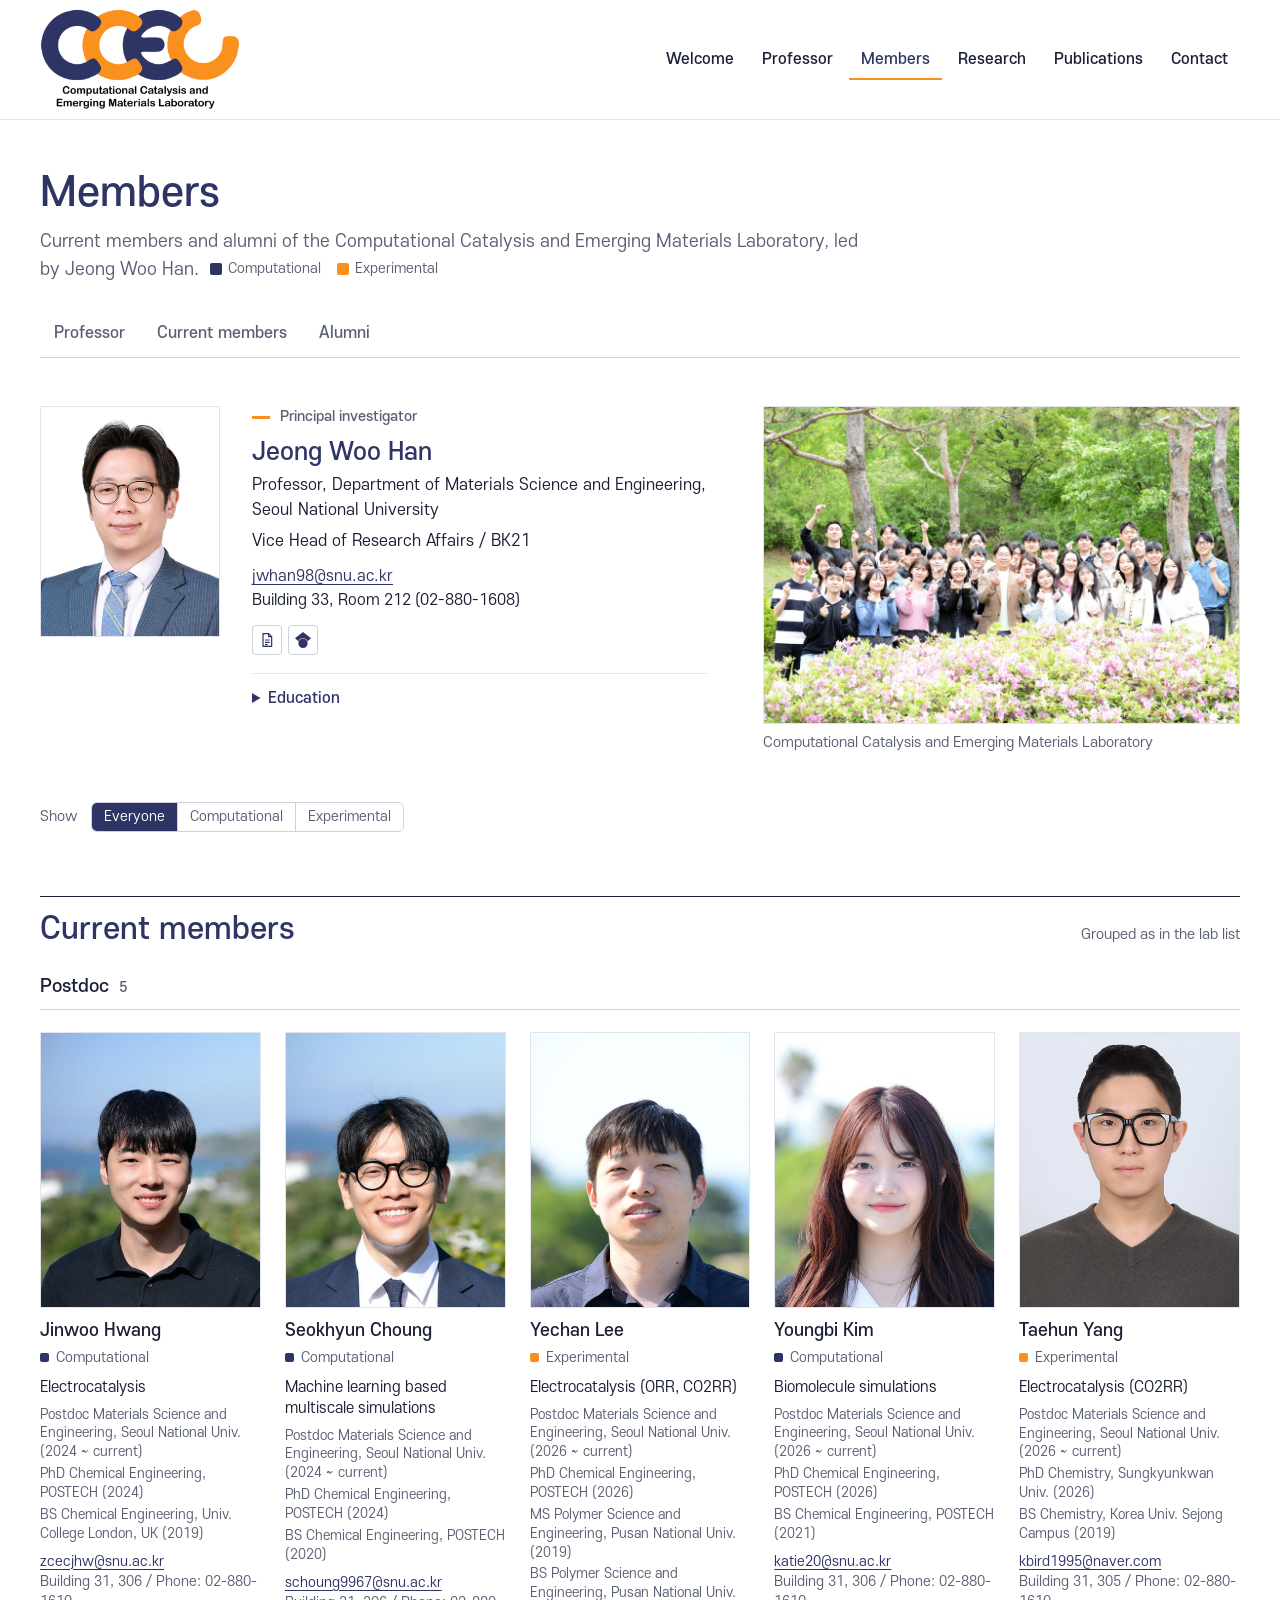
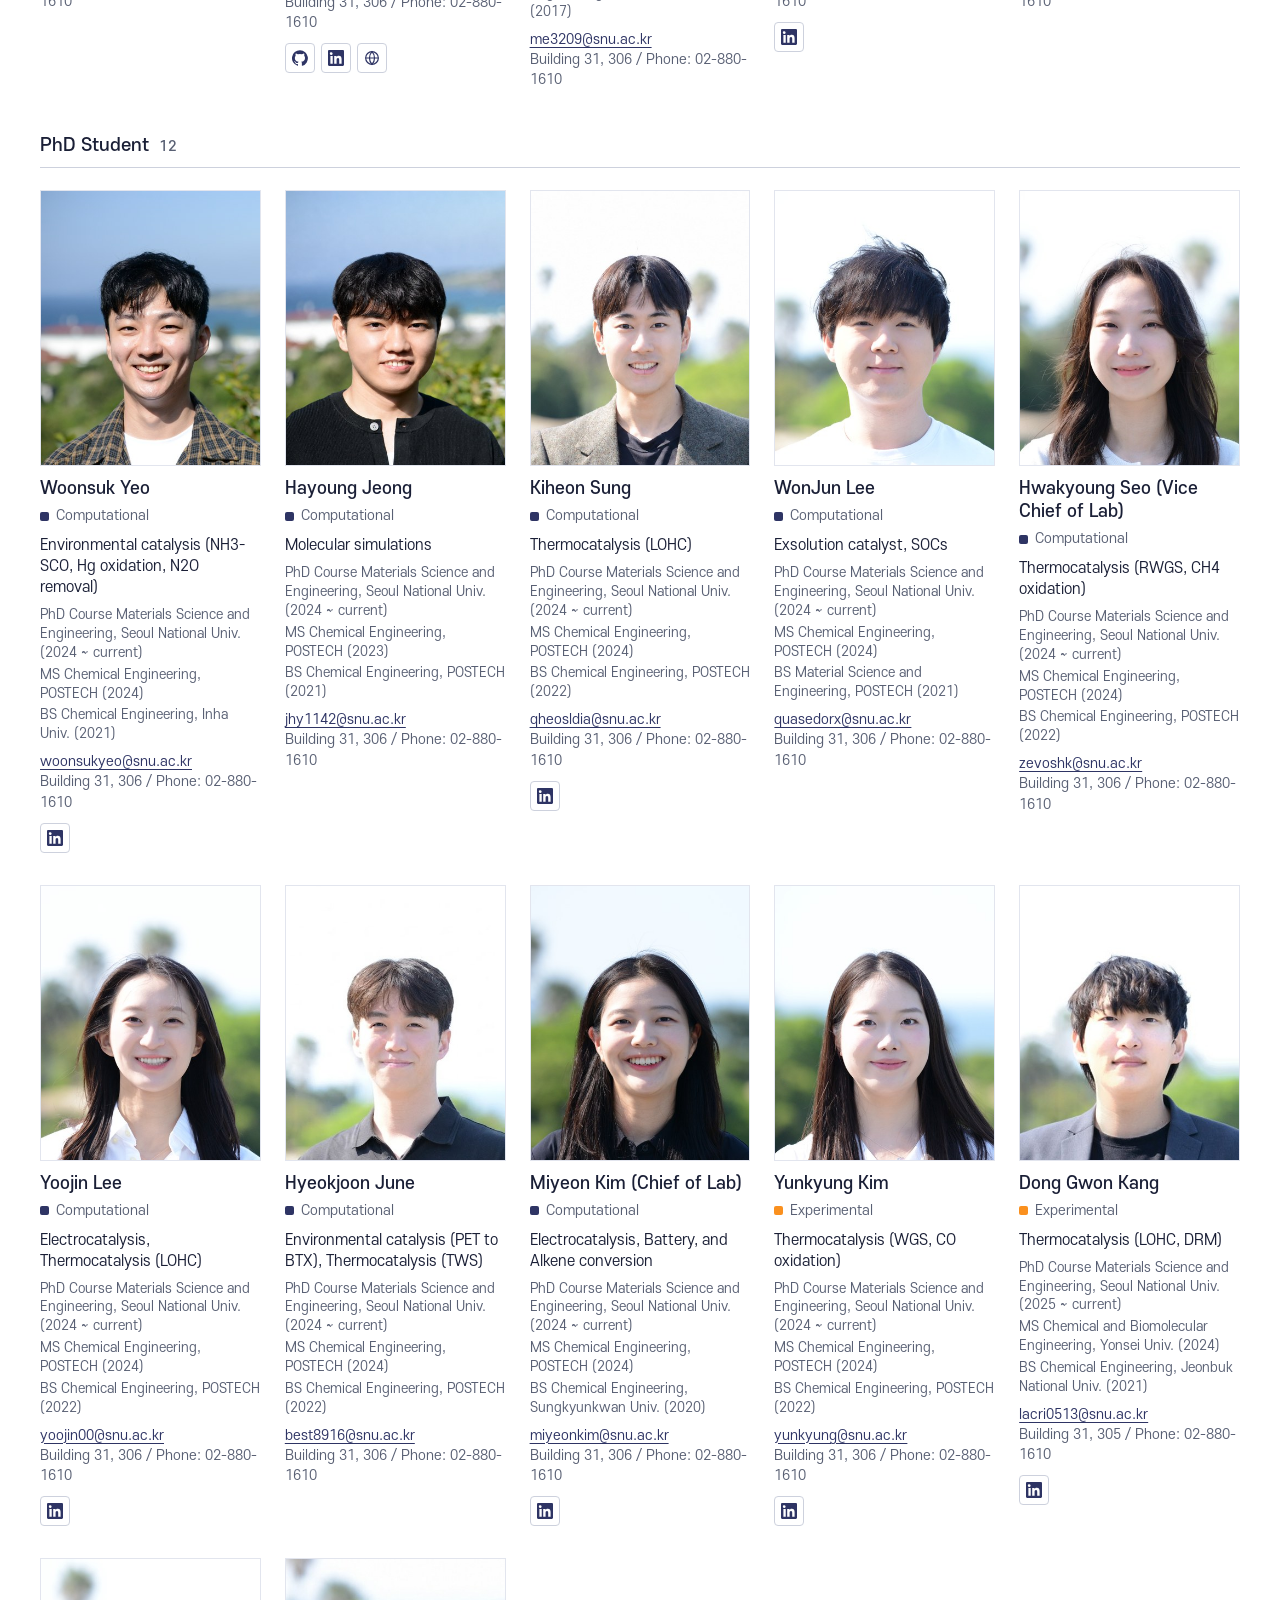
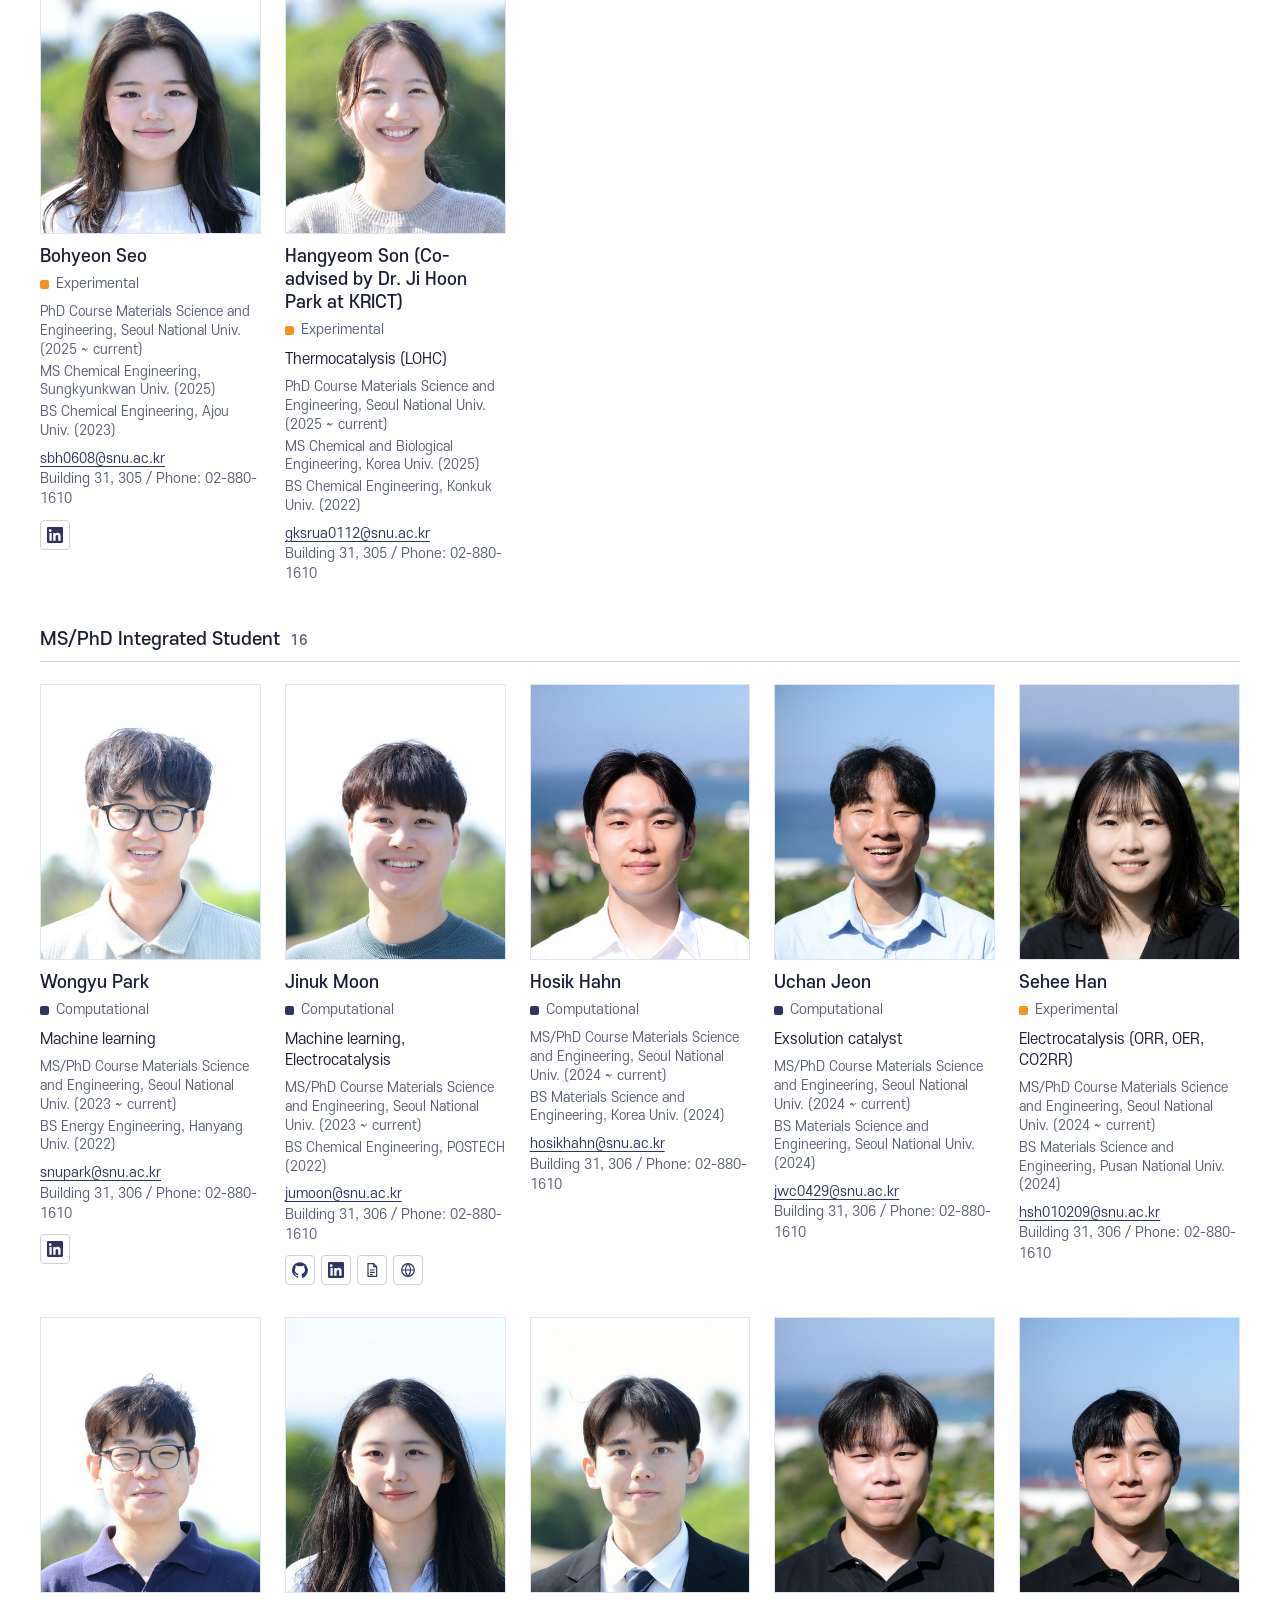
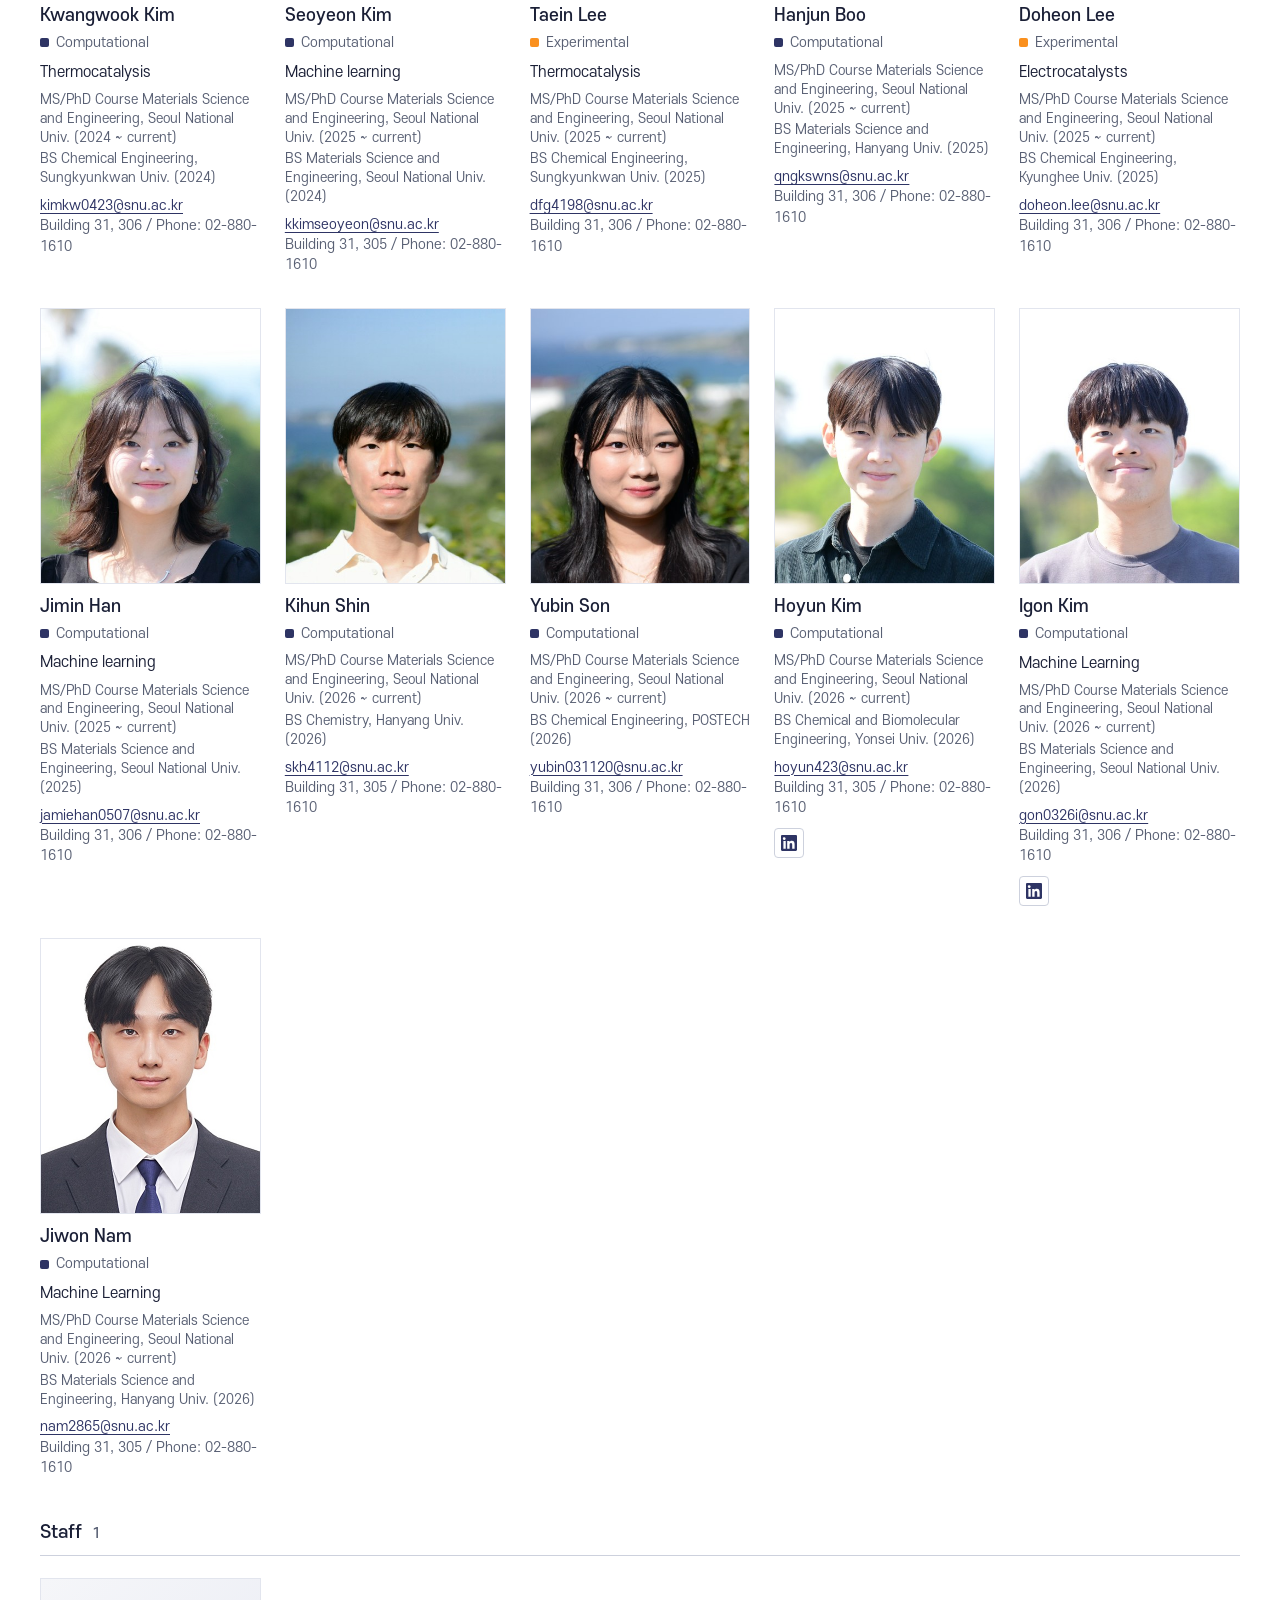
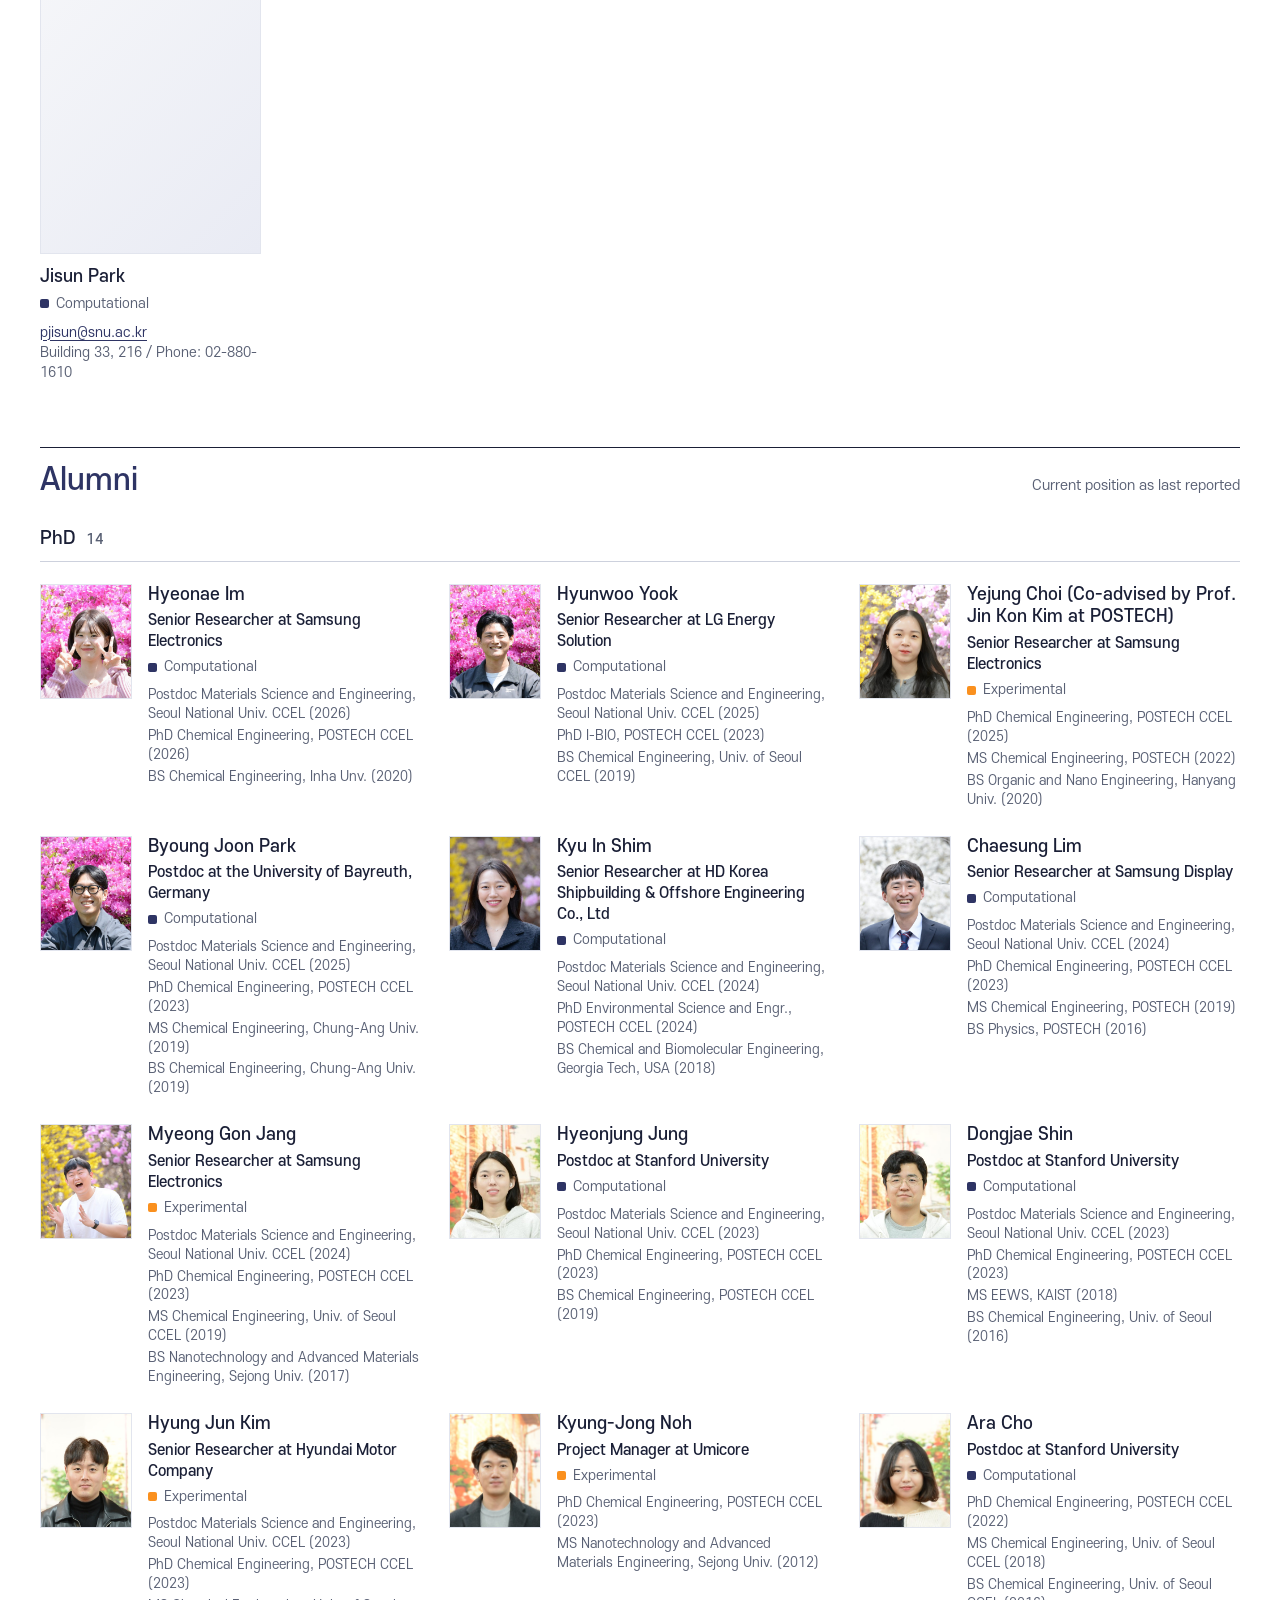
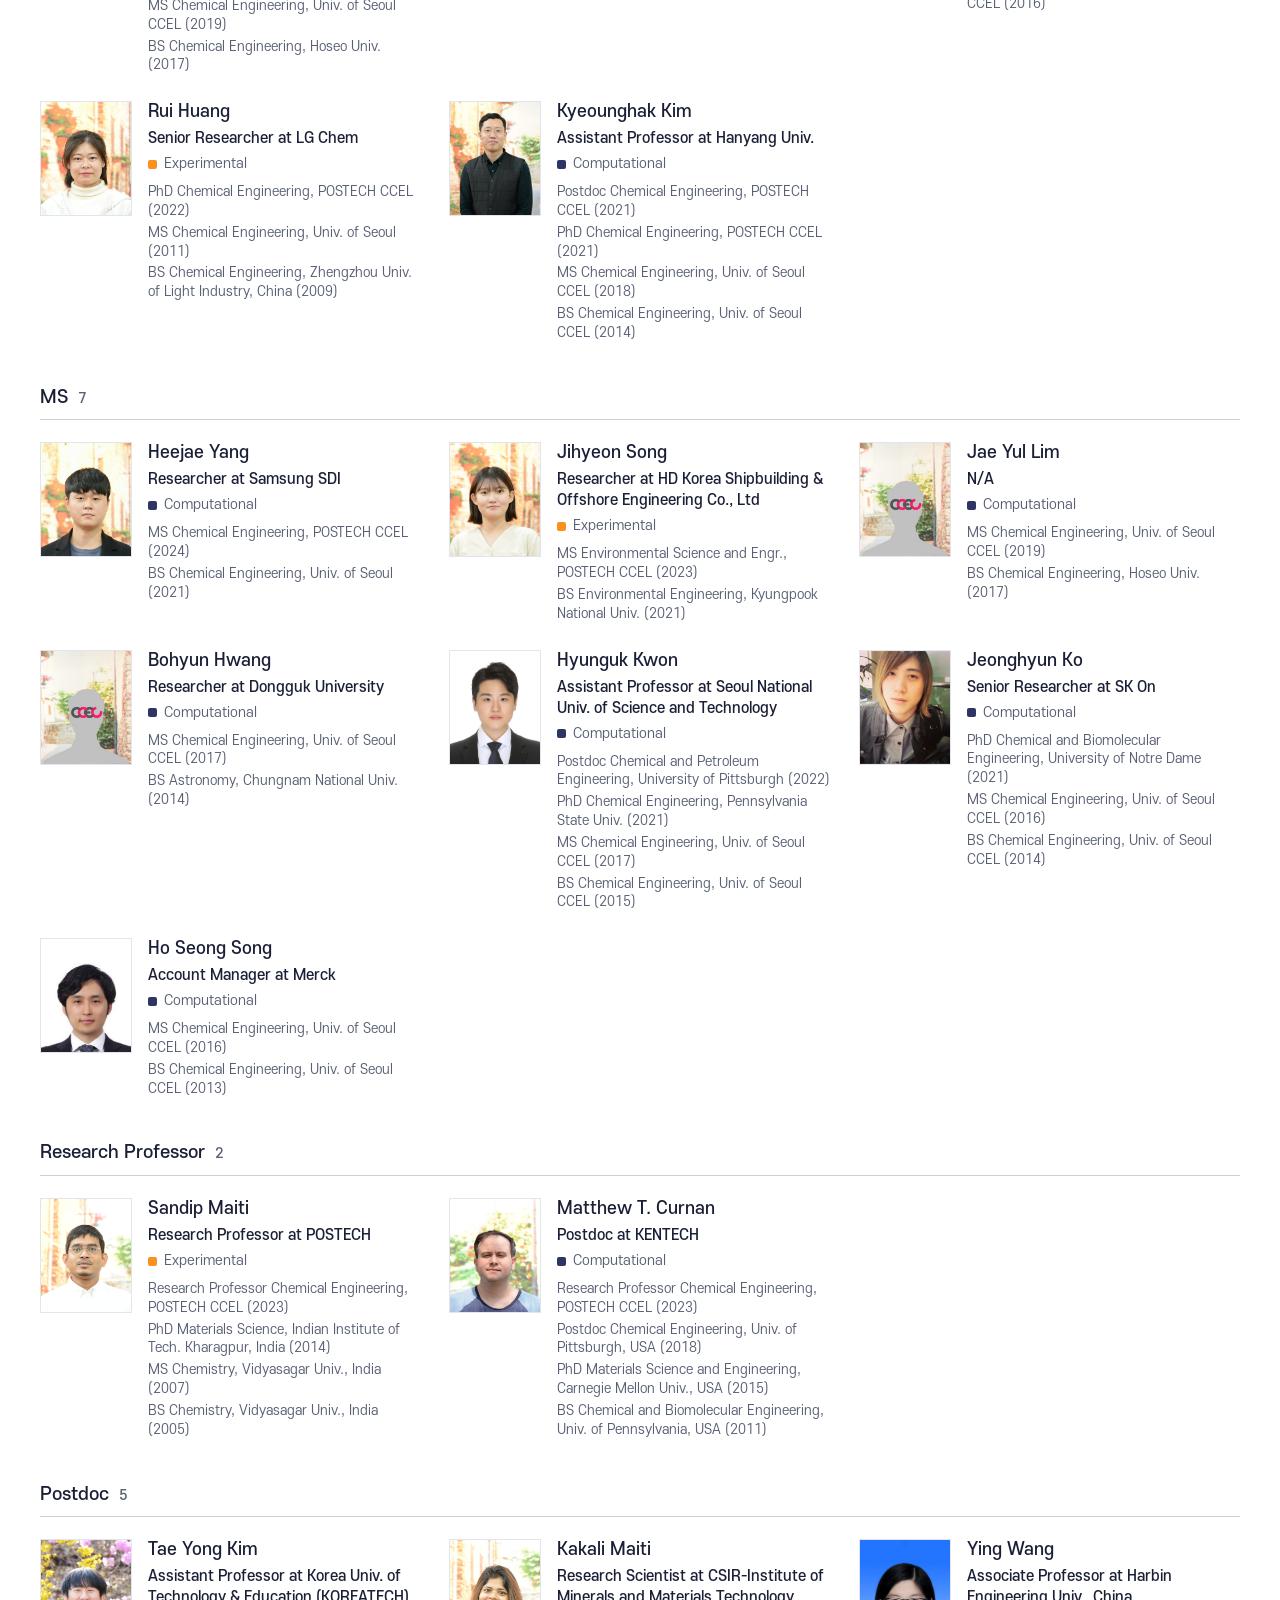
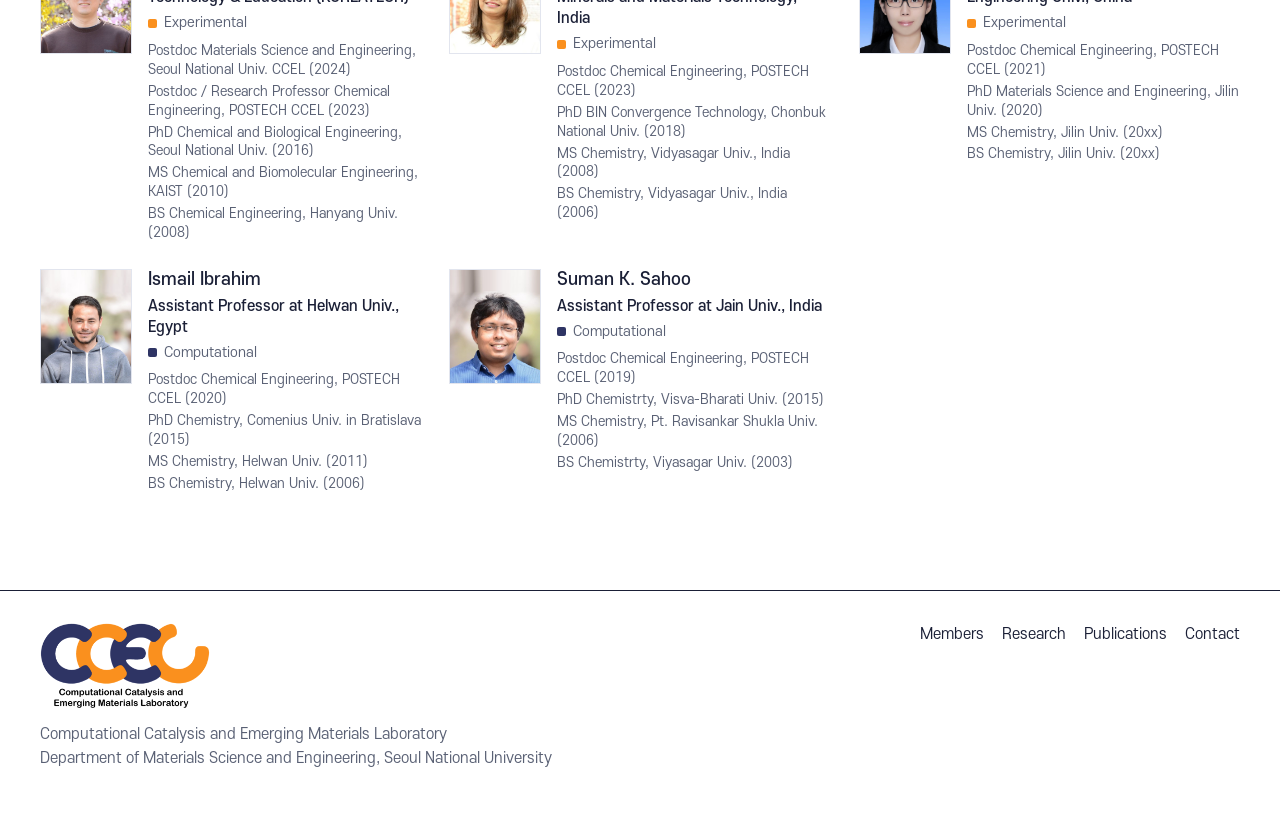
==== commit 5aad2dab: "Lean landing page (v5): main page like the current Welcome page; research, highlights and people mov" ====
--- a/members.html
+++ b/members.html
@@ -4,7 +4,7 @@
 <meta name="robots" content="noindex, nofollow">
 <meta charset="utf-8">
 <meta name="viewport" content="width=device-width, initial-scale=1">
-<title>People · CCEL · Seoul National University</title>
+<title>Members · CCEL · Seoul National University</title>
 <link rel="stylesheet" href="_shared/brand/brand.css">
 <link rel="stylesheet" href="site.css">
 <link rel="stylesheet" href="pages.css">
@@ -18,12 +18,11 @@
       <button class="nav-toggle" type="button" aria-expanded="false" aria-controls="site-nav"><svg viewBox="0 0 24 24" aria-hidden="true" fill="none" stroke="currentColor" stroke-width="2"><path d="M3 6h18M3 12h18M3 18h18"/></svg>Menu</button>
       <nav id="site-nav" class="site-nav" aria-label="Main">
         <ul>
-          <li><a href="index.html#glance">At a glance</a></li>
-          <li><a href="index.html#research">Research</a></li>
+          <li><a href="index.html">Welcome</a></li>
+          <li><a href="members.html#professor">Professor</a></li>
+          <li><a href="members.html" aria-current="page">Members</a></li>
+          <li><a href="research.html">Research</a></li>
           <li><a href="publications.html">Publications</a></li>
-          <li><a href="members.html" aria-current="page">People</a></li>
-          <li><a href="index.html#news">News</a></li>
-          <li><a href="index.html#join">Join Us</a></li>
           <li><a href="index.html#contact">Contact</a></li>
         </ul>
       </nav>
@@ -33,7 +32,7 @@
 
 <main id="main">
   <div class="wrap page-head">
-    <h1>People</h1>
+    <h1>Members</h1>
     <p class="page-sub" id="people-sub"></p>
     <nav class="tabs" aria-label="On this page">
       <a href="#professor">Professor</a><a href="#members">Current members</a><a href="#alumni">Alumni</a>
@@ -44,10 +43,7 @@
     <h2 class="sr-only" id="prof-h">Professor</h2>
     <div class="prof-row">
       <div class="prof" id="prof"></div>
-      <figure class="chart" id="ch-people" aria-labelledby="ch-people-h">
-        <div class="chart-head"><h3 id="ch-people-h">Group in numbers</h3><p class="legend"><span><i class="c"></i>Computational</span><span><i class="e"></i>Experimental</span></p></div>
-        <div class="chart-body" id="ch-people-body"></div>
-      </figure>
+      <figure class="group-photo" id="group-fig"><img id="group-photo" alt="CCEL group photo" loading="lazy" width="6944" height="4496"><figcaption class="small" id="group-cap"></figcaption></figure>
     </div>
   </section>
 
@@ -76,15 +72,14 @@
   <div class="wrap foot-in">
     <div><img class="ccel-logo" src="_shared/img/logo2.png" alt="CCEL logo" width="170" height="87" loading="lazy"><p id="foot-data" style="margin-top:14px;max-width:560px"></p></div>
     <ul class="foot-links">
-      <li><a href="index.html#research">Research</a></li><li><a href="publications.html">Publications</a></li>
-      <li><a href="members.html">People</a></li><li><a href="index.html#join">Join Us</a></li><li><a href="index.html#contact">Contact</a></li>
+      <li><a href="members.html">Members</a></li><li><a href="research.html">Research</a></li>
+      <li><a href="publications.html">Publications</a></li><li><a href="index.html#contact">Contact</a></li>
     </ul>
   </div>
 </footer>
 
 <script src="_shared/content.js"></script>
 <script src="common.js"></script>
-<script src="charts.js"></script>
 <script src="people.js"></script>
 </body>
 </html>
--- a/site.css
+++ b/site.css
@@ -104,7 +104,7 @@
 }
 
 /* ---------- hero stage (landing only) ---------- */
-.stage-wrap { position: relative; height: 230vh; background: #fff; }
+.stage-wrap { position: relative; height: 200vh; background: #fff; }
 .stage {
   position: sticky; top: var(--hh-c); height: calc(100vh - var(--hh-c)); overflow: hidden;
   background: #0d1020;
@@ -118,91 +118,25 @@
   background: #fff; padding: 30px 36px 30px; border-radius: 2px; box-shadow: 0 10px 40px rgba(0, 0, 0, .22);
 }
 .stage-panel h1 { font-size: 44px; line-height: 1.18; margin: 14px 0 16px; color: var(--navy); letter-spacing: -0.005em; }
-.stage-panel .lede { max-width: 640px; }
+.stage-panel .lede { max-width: 660px; }
 .stage-links { margin-top: 20px; display: flex; flex-wrap: wrap; gap: 8px 22px; font-size: 15px; font-weight: 500; }
 .stage-links a { text-decoration: none; border-bottom: 1px solid var(--line-2); padding-bottom: 2px; }
-.stage-strip {
-  position: absolute; left: 0; right: 0; bottom: 0; background: #fff; border-top: 1px solid var(--line);
-  transform: translateY(105%); will-change: transform;
-}
-.figs { list-style: none; margin: 0; padding: 22px 0 24px; display: grid; grid-template-columns: auto repeat(6, 1fr); gap: 0; align-items: stretch; }
-.figs .figs-title { padding-right: 28px; display: flex; flex-direction: column; justify-content: center; }
-.figs .figs-title .t { font-size: 20px; font-weight: 500; color: var(--navy); }
-.figs .figs-title .s { font-size: 13px; color: var(--muted); margin-top: 4px; max-width: 170px; line-height: 1.45; }
-.fig { padding: 2px 18px; border-left: 1px solid var(--line); }
-.fig .n { display: block; font-size: 36px; line-height: 1.1; font-weight: 500; color: var(--navy); }
-.fig .l { display: block; font-size: 14px; color: var(--muted); line-height: 1.4; margin-top: 6px; }
-/* static mode (default markup; also reduced motion, no JS, manifest unavailable): poster as a still band, figures below */
+/* static mode (default markup; also reduced motion, no JS, manifest unavailable): poster as a still band */
 .stage-wrap.is-static { height: auto; background: #fff; }
 .stage-wrap.is-static .stage { position: relative; top: 0; height: auto; overflow: visible; background: #fff; }
 .stage-wrap.is-static .stage-media { position: relative; inset: auto; height: min(68vh, 620px); background: #0d1020; }
 .stage-wrap.is-static .stage-inner { bottom: auto; height: min(68vh, 620px); }
 .stage-wrap.is-static .stage-canvas, .stage-wrap.is-static .stage-veil { display: none; }
-.stage-wrap.is-static .stage-strip { position: relative; transform: none; border-bottom: 1px solid var(--line); }
-@media (max-width: 1180px) {
-  .figs { grid-template-columns: repeat(3, 1fr); row-gap: 16px; }
-  .figs .figs-title { grid-column: 1 / -1; padding: 0; flex-direction: row; align-items: baseline; gap: 12px; justify-content: flex-start; }
-  .figs .figs-title .s { max-width: none; margin: 0; }
-  .fig:nth-child(3n + 2) { border-left: 0; padding-left: 0; }
-}
 @media (max-width: 960px) {
-  .stage-wrap { height: 185vh; }
+  .stage-wrap { height: 170vh; }
   .stage-panel { top: 14px; left: 12px; right: 12px; margin: 0; padding: 20px 20px 22px; }
   .stage-panel h1 { font-size: 27px; margin: 10px 0 12px; }
   .stage-panel .lede { font-size: 16px; }
   .stage-links { margin-top: 14px; gap: 6px 16px; font-size: 14px; }
-  .figs { padding: 14px 0 16px; row-gap: 12px; }
-  .fig { padding: 0 10px; }
-  .fig .n { font-size: 26px; }
-  .fig .l { font-size: 12.5px; margin-top: 2px; }
-  .figs .figs-title .t { font-size: 16px; }
-  .figs .figs-title .s { display: none; }
   .stage-wrap.is-static .stage-media, .stage-wrap.is-static .stage-inner { height: min(78vh, 560px); }
 }
 
-/* ---------- charts ---------- */
-.charts { display: grid; grid-template-columns: repeat(12, 1fr); gap: 28px 40px; }
-.chart { margin: 0; grid-column: span 6; min-width: 0; }
-.chart.wide { grid-column: 1 / -1; }
-.chart-head { display: flex; justify-content: space-between; align-items: baseline; gap: 12px; flex-wrap: wrap; margin-bottom: 14px; }
-.chart h3 { font-size: 19px; }
-.chart figcaption { font-size: 13.5px; color: var(--muted); margin-top: 12px; line-height: 1.5; }
-.chart-body { min-width: 0; }
-.years-layout { display: grid; grid-template-columns: minmax(0, 1fr) 260px; gap: 36px; align-items: end; }
-.pipe { border-left: 1px solid var(--line); padding-left: 24px; }
-.pipe h4 { font-size: 15px; color: var(--ink); margin-bottom: 4px; }
-.pipe p { font-size: 13px; color: var(--muted); margin-bottom: 12px; }
-svg.vbars { display: block; width: 100%; height: auto; overflow: visible; }
-svg.vbars text { font-family: var(--ccel-font); fill: var(--ink); }
-svg.vbars .yl { fill: var(--muted); font-size: 12px; }
-svg.vbars .vl { font-size: 12px; font-weight: 500; }
-svg.vbars .base { stroke: var(--line-2); stroke-width: 1; }
-.bar { fill: var(--navy); }
-.hbar .bar.pipe { fill: #9ea4c9; }
-.chart .bar, .mini .bar { transform-box: fill-box; transform-origin: 50% 100%; transform: scaleY(0); transition: transform .8s cubic-bezier(.2, .7, .2, 1); }
-.chart .hbar .bar { transform-origin: 0 50%; transform: scaleX(0); }
-.chart.in .bar, .area-data.in .bar { transform: none; }
-.chart .vl, .chart .hrow-val { opacity: 0; transition: opacity .5s ease .45s; }
-.chart.in .vl, .chart.in .hrow-val { opacity: 1; }
-
-.hrows { list-style: none; margin: 0; padding: 0; }
-.hrows li + li { margin-top: 10px; }
-.hrow { display: grid; grid-template-columns: minmax(0, 1fr) auto; grid-template-areas: "lab val" "bar bar"; column-gap: 12px; row-gap: 5px;
-  text-decoration: none; color: var(--ink); padding: 4px 6px; margin: 0 -6px; border-radius: 4px; }
-a.hrow:hover { background: var(--surface); color: var(--ink); }
-a.hrow:hover .hrow-lab { text-decoration: underline; text-underline-offset: 3px; }
-.hrow-lab { grid-area: lab; font-size: 15px; line-height: 1.35; }
-.hrow-val { grid-area: val; font-size: 14px; color: var(--muted); white-space: nowrap; }
-.hrow-val b { color: var(--ink); font-weight: 500; font-size: 15px; }
-.hbar { grid-area: bar; display: block; width: 100%; height: 12px; }
-.hbar .track { fill: var(--surface); }
-.hbar .bar.exp { fill: var(--orange); }
-.hbar .bar.na { fill: #9aa0b4; }
-.hrows.cols .hrow { grid-template-columns: 190px minmax(0, 1fr) auto; grid-template-areas: "lab bar val"; align-items: center; }
-.hrows.cols .hrow-lab { font-size: 14.5px; }
-.hrows.short li + li { margin-top: 2px; }
-.hrows.short .hrow { grid-template-columns: 44px minmax(0, 1fr) 30px; padding: 2px 6px; }
-.hrows.short .hrow-val { text-align: right; }
+/* ---------- small marks (round v5: all charts left the landing and research pages; the year strip lives in pages.css) ---------- */
 .numtag { display: inline-block; min-width: 26px; text-align: center; font-size: 12px; font-weight: 700; color: var(--navy);
   border: 1px solid var(--navy); border-radius: 3px; padding: 0 4px; margin-right: 8px; line-height: 18px; vertical-align: 1px; }
 .seg { display: inline-flex; border: 1px solid var(--line-2); border-radius: 6px; overflow: hidden; }
@@ -214,19 +148,8 @@
 .legend i { width: 12px; height: 12px; display: inline-block; border-radius: 2px; }
 .legend .c { background: var(--navy); }
 .legend .e { background: var(--orange); }
-.people-sub { font-size: 14px; font-weight: 500; color: var(--ink); margin: 16px 0 8px; }
-.people-sub:first-of-type { margin-top: 0; }
-@media (max-width: 960px) {
-  .charts { grid-template-columns: minmax(0, 1fr); gap: 40px; }
-  .chart, .chart.wide { grid-column: 1 / -1; }
-  .years-layout { grid-template-columns: 1fr; gap: 24px; }
-  .pipe { border-left: 0; padding-left: 0; border-top: 1px solid var(--line); padding-top: 18px; }
-}
-@media (max-width: 600px) {
-  .hrows.cols:not(.short) .hrow { grid-template-columns: minmax(0, 1fr) auto; grid-template-areas: "lab val" "bar bar"; }
-}
-
-/* ---------- research ---------- */
+
+/* ---------- research (research.html) ---------- */
 .research-intro { display: grid; grid-template-columns: minmax(0, 5fr) minmax(0, 6fr); gap: 48px; align-items: start; }
 .research-intro figure { margin: 0; }
 .research-intro img { display: block; width: 100%; height: auto; border: 1px solid var(--line); }
@@ -234,32 +157,38 @@
 details.fold { margin-top: 18px; border-top: 1px solid var(--line); padding-top: 12px; }
 details.fold summary { cursor: pointer; font-size: 15px; font-weight: 500; color: var(--navy); }
 details.fold p { margin-top: 10px; font-size: 16px; line-height: 1.75; color: var(--ink); }
-.areas { list-style: none; margin: 40px 0 0; padding: 0; }
-.area { display: grid; grid-template-columns: 240px minmax(0, 1fr) 300px; gap: 36px; padding: 32px 0; border-top: 1px solid var(--line); }
+.area-index { display: flex; flex-wrap: wrap; gap: 8px 10px; margin-top: 24px; }
+.area-index a { display: inline-flex; align-items: baseline; font-size: 14.5px; font-weight: 500; color: var(--navy); text-decoration: none;
+  padding: 6px 12px 6px 8px; border: 1px solid var(--line-2); border-radius: 4px; }
+.area-index a:hover { border-color: var(--navy); background: var(--surface); }
+.area-index .numtag { margin-right: 8px; }
+.areas { list-style: none; margin: 8px 0 0; padding: 0; }
+.area { display: grid; grid-template-columns: 240px minmax(0, 1fr); gap: 40px; padding: 32px 0; border-top: 1px solid var(--line); }
+.area > div { max-width: 820px; }
 .area-fig { margin: 0; }
-.area-fig img { display: block; width: 100%; aspect-ratio: 1; object-fit: cover; border: 1px solid var(--line); background: var(--surface); }
-.area h3 { font-size: 22px; margin-bottom: 10px; display: flex; gap: 10px; align-items: baseline; }
-.area h3 .numtag { font-size: 13px; line-height: 20px; flex: none; }
+.area-fig img { display: block; width: 100%; height: auto; aspect-ratio: 1; object-fit: cover; border: 1px solid var(--line); background: var(--surface); }
+.area .area-h { font-size: 22px; margin-bottom: 10px; display: flex; gap: 10px; align-items: baseline; }
+.area .area-h .numtag { font-size: 13px; line-height: 20px; flex: none; }
 .area-sum { font-size: 16.5px; }
 .kw { list-style: none; padding: 0; margin: 14px 0 0; display: flex; flex-wrap: wrap; gap: 6px; }
 .kw li { font-size: 13px; color: var(--navy); background: var(--navy-soft); padding: 3px 10px; border-radius: 3px; }
-.area-keys { margin-top: 16px; font-size: 14.5px; }
-.area-keys b { font-weight: 500; color: var(--ink); }
-.area-data { border-left: 1px solid var(--line); padding-left: 24px; }
-.area-data .big { font-size: 30px; font-weight: 500; color: var(--navy); line-height: 1.1; }
-.area-data .small { margin: 4px 0 12px; }
-svg.mini { display: block; width: 100%; height: auto; overflow: visible; }
-svg.mini text { font-family: var(--ccel-font); font-size: 10.5px; fill: var(--muted); }
-svg.mini .vl { fill: var(--ink); font-weight: 500; }
+.kp-h { font-size: 14px; font-weight: 500; color: var(--muted); margin-top: 20px; }
+.kp { list-style: none; margin: 6px 0 0; padding: 0; }
+.kp li { padding: 9px 0 9px 14px; border-left: 2px solid var(--line-2); }
+.kp li + li { margin-top: 4px; }
+.kp-title { font-size: 15.5px; font-weight: 500; line-height: 1.45; }
+.kp-title a { color: var(--navy); text-decoration: none; }
+.kp-title a:hover { text-decoration: underline; }
+.kp-src { font-size: 13.5px; color: var(--muted); margin-top: 2px; }
+.kp-tag { color: var(--orange-ink); }
+.area-more { margin-top: 16px; }
 @media (max-width: 1100px) {
-  .area { grid-template-columns: 200px minmax(0, 1fr); }
-  .area-data { grid-column: 2; border-left: 0; padding-left: 0; border-top: 1px solid var(--line); padding-top: 16px; }
+  .area { grid-template-columns: 200px minmax(0, 1fr); gap: 32px; }
 }
 @media (max-width: 760px) {
   .research-intro { grid-template-columns: 1fr; gap: 24px; }
   .area { grid-template-columns: 1fr; gap: 18px; padding: 26px 0; }
   .area-fig img { max-width: 220px; }
-  .area-data { grid-column: 1; }
 }
 
 /* ---------- citations ---------- */
@@ -298,7 +227,7 @@
   .cite-title { font-size: 16.5px; }
 }
 
-/* ---------- people ---------- */
+/* ---------- people (members.html) ---------- */
 .prof { display: grid; grid-template-columns: 180px minmax(0, 1fr); gap: 32px; align-items: start; }
 .prof img { width: 180px; height: auto; display: block; border: 1px solid var(--line); }
 .prof h3 { font-size: 24px; }
@@ -309,36 +238,55 @@
   color: var(--navy); border: 1px solid var(--line-2); background: #fff; }
 .icons a:hover { background: var(--navy); color: #fff; border-color: var(--navy); }
 .icons svg { width: 16px; height: 16px; display: block; }
-.roster { display: grid; grid-template-columns: repeat(4, minmax(0, 1fr)); gap: 28px; margin-top: 36px; }
-.roster h3 { font-size: 15px; color: var(--ink); padding-bottom: 8px; border-bottom: 1px solid var(--line-2); margin-bottom: 6px; display: flex; justify-content: space-between; gap: 8px; }
-.roster h3 span { color: var(--muted); font-weight: 400; }
-.roster ul { list-style: none; margin: 0; padding: 0; }
-.roster li { display: flex; align-items: center; justify-content: space-between; gap: 8px; padding: 5px 0; font-size: 15px; min-height: 36px; }
-.roster .nm { display: inline-flex; align-items: center; gap: 8px; min-width: 0; }
-.roster .icons a { width: 26px; height: 26px; }
-.roster .icons svg { width: 14px; height: 14px; }
 .tmark { width: 9px; height: 9px; border-radius: 2px; flex: none; background: var(--navy); display: inline-block; }
 .tmark.experimental { background: var(--orange); }
 .tmark.none { background: var(--line-2); }
 .group-photo { margin: 40px 0 0; }
 .group-photo img { display: block; width: 100%; height: auto; aspect-ratio: 2 / 1; object-fit: cover; object-position: 50% 70%; border: 1px solid var(--line); }
-@media (max-width: 1000px) { .roster { grid-template-columns: repeat(2, minmax(0, 1fr)); } }
 @media (max-width: 600px) {
   .prof { grid-template-columns: 96px minmax(0, 1fr); gap: 16px; }
   .prof img { width: 96px; }
   .prof h3 { font-size: 20px; }
-  .roster { grid-template-columns: 1fr; }
-}
-
-/* ---------- news / join / contact ---------- */
+}
+
+/* ---------- landing: news + open position, selected publications, about, contact ---------- */
+.news-open { grid-template-columns: minmax(0, 7fr) minmax(0, 5fr); }
 .news { list-style: none; margin: 0; padding: 0; counter-reset: n; }
-.news li { padding: 14px 0; border-top: 1px solid var(--line); font-size: 17px; display: grid; grid-template-columns: 40px minmax(0, 1fr); }
-.news li::before { counter-increment: n; content: counter(n, decimal-leading-zero); color: var(--muted); font-size: 14px; padding-top: 2px; }
+.news li { padding: 12px 0; border-top: 1px solid var(--line); font-size: 16.5px; line-height: 1.5; display: grid; grid-template-columns: 36px minmax(0, 1fr); }
+.news li:first-child { border-top: 0; padding-top: 0; }
+.news li::before { counter-increment: n; content: counter(n, decimal-leading-zero); color: var(--muted); font-size: 13.5px; padding-top: 2px; }
+.ko-text { font-size: 16px; line-height: 1.8; color: var(--ink); word-break: keep-all; overflow-wrap: anywhere; }
+.opening-mail { margin-top: 14px; padding-top: 12px; border-top: 1px solid var(--line); }
 .two { display: grid; grid-template-columns: minmax(0, 1fr) minmax(0, 1fr); gap: 56px; }
-.dl { display: grid; grid-template-columns: 170px minmax(0, 1fr); gap: 8px 16px; margin: 0; font-size: 16px; }
-.dl dt { color: var(--muted); font-size: 14.5px; padding-top: 2px; }
-.dl dd { margin: 0; }
-@media (max-width: 760px) { .two { grid-template-columns: 1fr; gap: 40px; } .dl { grid-template-columns: 1fr; gap: 2px; } .dl dd { margin-bottom: 10px; } }
+.pins-compact { list-style: none; margin: 0; padding: 0; display: grid; grid-template-columns: repeat(2, minmax(0, 1fr)); gap: 0 48px; }
+.pins-compact li { padding: 16px 0 18px; border-top: 1px solid var(--line); }
+.pins-compact li:nth-child(-n + 2) { border-top: 0; padding-top: 0; }
+.pc-area { font-size: 13px; color: var(--muted); display: flex; align-items: baseline; margin-bottom: 6px; }
+.pc-area .numtag { font-size: 11px; line-height: 16px; min-width: 22px; margin-right: 8px; }
+.pc-title { font-size: 16.5px; font-weight: 500; line-height: 1.45; }
+.pc-title a { color: var(--navy); text-decoration: none; }
+.pc-title a:hover { text-decoration: underline; }
+.pc-src { font-size: 14px; color: var(--muted); margin-top: 5px; line-height: 1.5; overflow-wrap: anywhere; }
+.pc-src a { color: var(--navy); }
+.more-row { display: flex; flex-wrap: wrap; gap: 10px 28px; margin-top: 24px; }
+.about-grid { display: grid; grid-template-columns: minmax(0, 6fr) minmax(0, 5fr); gap: 48px; align-items: start; }
+.about-fig { margin: 0; }
+.about-fig a { display: block; line-height: 0; }
+.about-fig img { display: block; width: 100%; height: auto; aspect-ratio: 3646 / 2240; background: var(--surface); border: 1px solid var(--line); }
+.about-fig figcaption { margin-top: 10px; font-size: 15px; font-weight: 500; }
+.about-fig figcaption a { line-height: 1.5; display: inline; text-decoration: none; border-bottom: 1px solid var(--line-2); padding-bottom: 2px; }
+.dl-grid { display: grid; grid-template-columns: 2fr 1fr 1fr 1fr 1fr; gap: 12px 32px; margin: 0; font-size: 15.5px; }
+.dl-grid > div { min-width: 0; }
+.dl-grid dt { color: var(--muted); font-size: 13.5px; }
+.dl-grid dd { margin: 2px 0 0; overflow-wrap: anywhere; }
+@media (max-width: 1100px) { .dl-grid { grid-template-columns: repeat(3, minmax(0, 1fr)); } .dl-grid > div:first-child { grid-column: 1 / -1; } }
+@media (max-width: 760px) {
+  .two, .news-open { grid-template-columns: 1fr; gap: 0; }
+  .pins-compact { grid-template-columns: 1fr; }
+  .pins-compact li:nth-child(2) { border-top: 1px solid var(--line); padding-top: 16px; }
+  .about-grid { grid-template-columns: 1fr; gap: 24px; }
+  .dl-grid { grid-template-columns: 1fr; gap: 10px; }
+}
 
 /* ---------- footer ---------- */
 .site-foot { margin-top: 96px; border-top: 1px solid var(--ink); padding: 32px 0 48px; font-size: 14.5px; color: var(--muted); }
@@ -360,6 +308,4 @@
 /* reduced motion: nothing moves anywhere */
 @media (prefers-reduced-motion: reduce) {
   *, *::before, *::after { transition: none !important; animation: none !important; scroll-behavior: auto !important; }
-  .chart .bar, .mini .bar { transform: none !important; }
-  .chart .vl, .chart .hrow-val { opacity: 1 !important; }
-}
+}
--- a/pages.css
+++ b/pages.css
@@ -4,7 +4,9 @@
 
 /* ---------- people ---------- */
 .prof-row { display: grid; grid-template-columns: minmax(0, 7fr) minmax(0, 5fr); gap: 56px; align-items: start; }
-.prof-row .chart { grid-column: auto; }
+.prof-row .group-photo { margin: 0; }
+.prof-row .group-photo img { aspect-ratio: 3 / 2; }
+.prof-row .group-photo figcaption { margin-top: 8px; }
 ul.edu { list-style: none; margin: 10px 0 0; padding: 0; font-size: 14.5px; color: var(--ink); }
 ul.edu li { padding: 6px 0; border-top: 1px solid var(--line); line-height: 1.5; }
 .filter-bar { display: flex; align-items: center; gap: 14px; flex-wrap: wrap; margin-top: 48px; }
@@ -39,17 +41,18 @@
 /* ---------- publications ---------- */
 .ystrip-fig { margin: 32px 0 0; }
 .ystrip-fig figcaption { font-size: 13.5px; color: var(--muted); margin-bottom: 8px; }
-.ystrip { display: flex; align-items: flex-end; gap: 4px; height: 132px; overflow-x: auto; overflow-y: hidden; padding-bottom: 2px; }
-.ystrip button { flex: 1 0 30px; height: 100%; display: flex; flex-direction: column; justify-content: flex-end; align-items: stretch;
-  background: none; border: 0; padding: 0; cursor: pointer; color: var(--ink); border-radius: 3px; }
+.ystrip { display: flex; align-items: flex-end; gap: 4px; height: 112px; overflow-x: auto; overflow-y: hidden; padding-bottom: 2px; }
+.ystrip a { flex: 1 0 30px; height: 100%; display: flex; flex-direction: column; justify-content: flex-end; align-items: stretch;
+  text-decoration: none; color: var(--ink); border-radius: 3px; }
 .ystrip .v { font-size: 11.5px; text-align: center; font-weight: 500; }
 .ystrip .b { display: block; background: var(--navy); margin: 3px 4px 0; min-height: 1px; }
 .ystrip .y { font-size: 11px; color: var(--muted); text-align: center; padding-top: 5px; border-top: 1px solid var(--line-2); }
 .ystrip .ys { display: none; }
 @media (max-width: 900px) { .ystrip .yl { display: none; } .ystrip .ys { display: inline; } }
-.ystrip button:hover .b { background: var(--navy-2); }
-.ystrip button[aria-pressed="true"] .b { background: var(--orange); }
-.ystrip button[aria-pressed="true"] .y { color: var(--ink); font-weight: 700; }
+.ystrip a:hover .b, .ystrip a:focus-visible .b { background: var(--navy-2); }
+.ystrip a:hover .y { color: var(--ink); }
+.ystrip a.on .b { background: var(--orange); }
+.ystrip a.on .y { color: var(--ink); font-weight: 700; }
 .filters { display: grid; grid-template-columns: minmax(0, 2.2fr) repeat(3, minmax(0, 1fr)) auto; gap: 12px; margin-top: 28px; align-items: end; }
 .filters label { display: block; font-size: 13px; color: var(--muted); margin-bottom: 4px; }
 .filters input[type="search"], .filters select { width: 100%; height: 42px; border: 1px solid var(--line-2); border-radius: 6px; padding: 0 12px; background: #fff; }
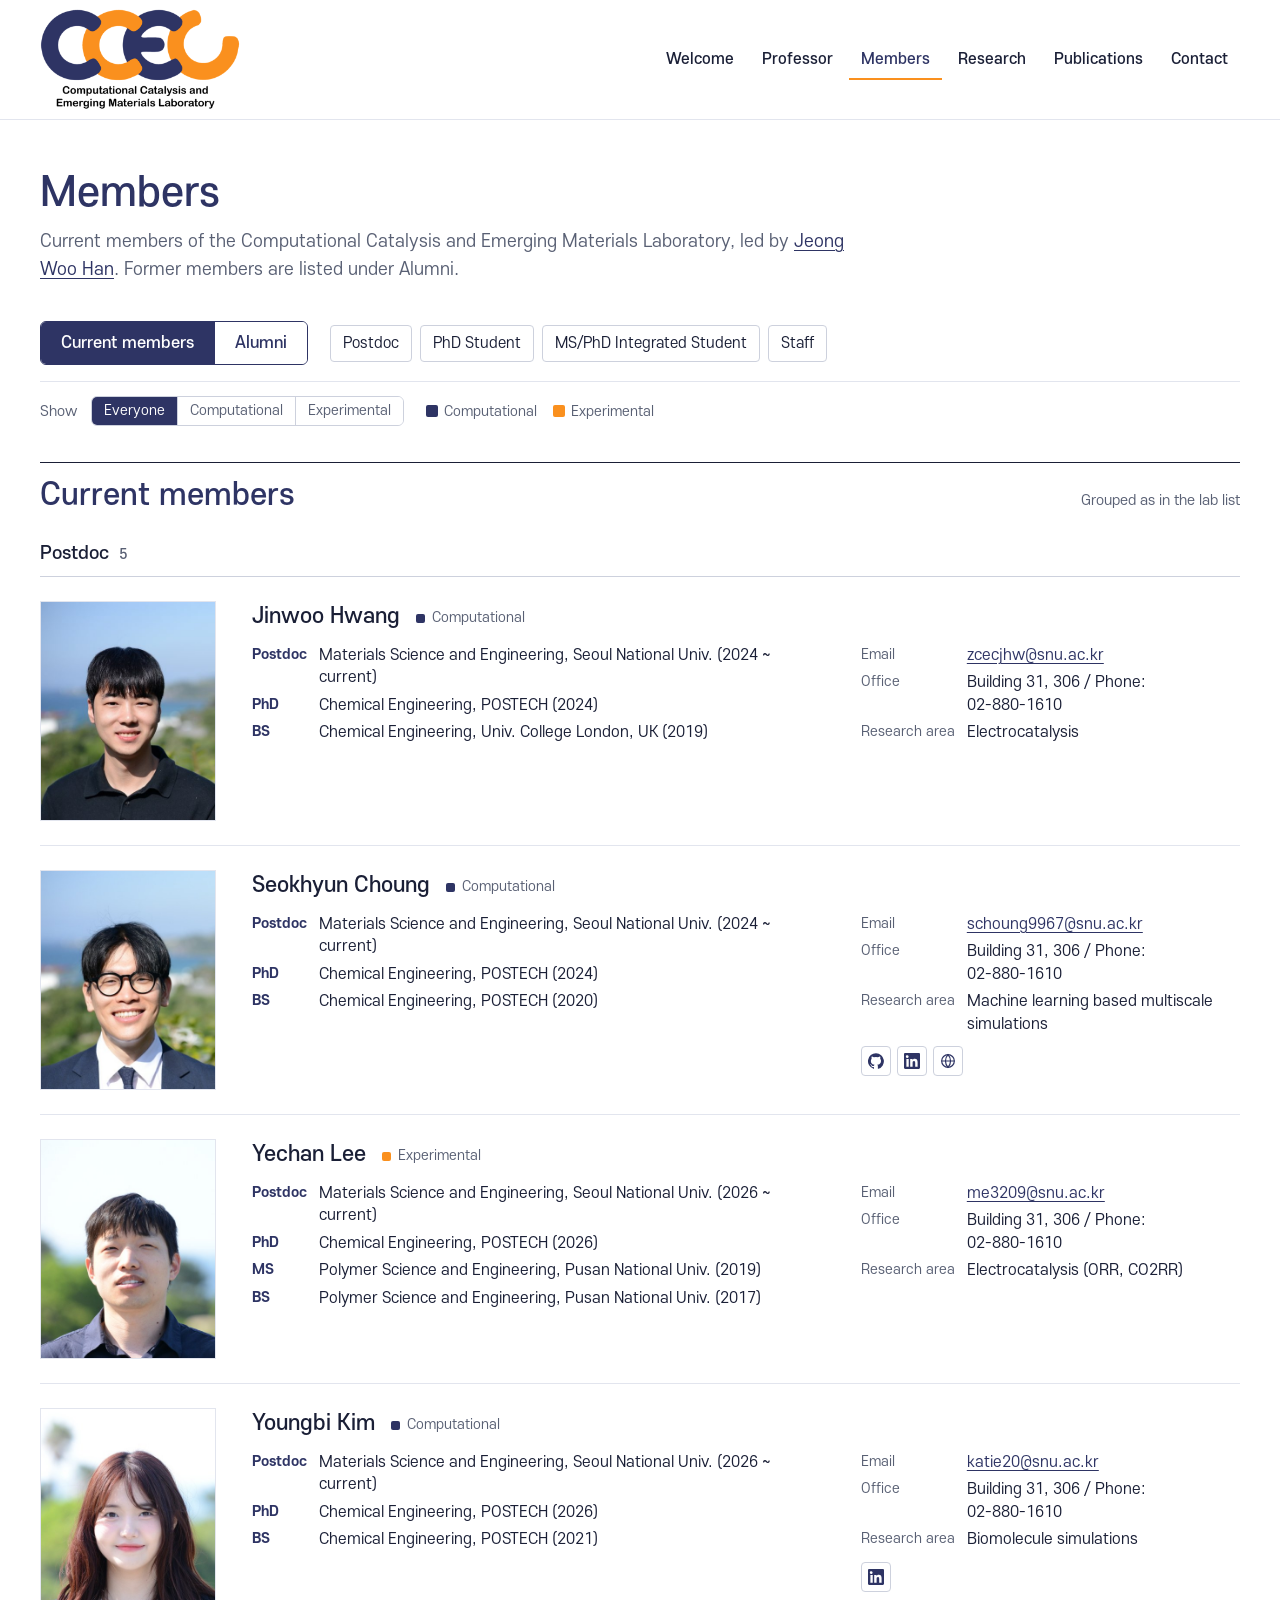
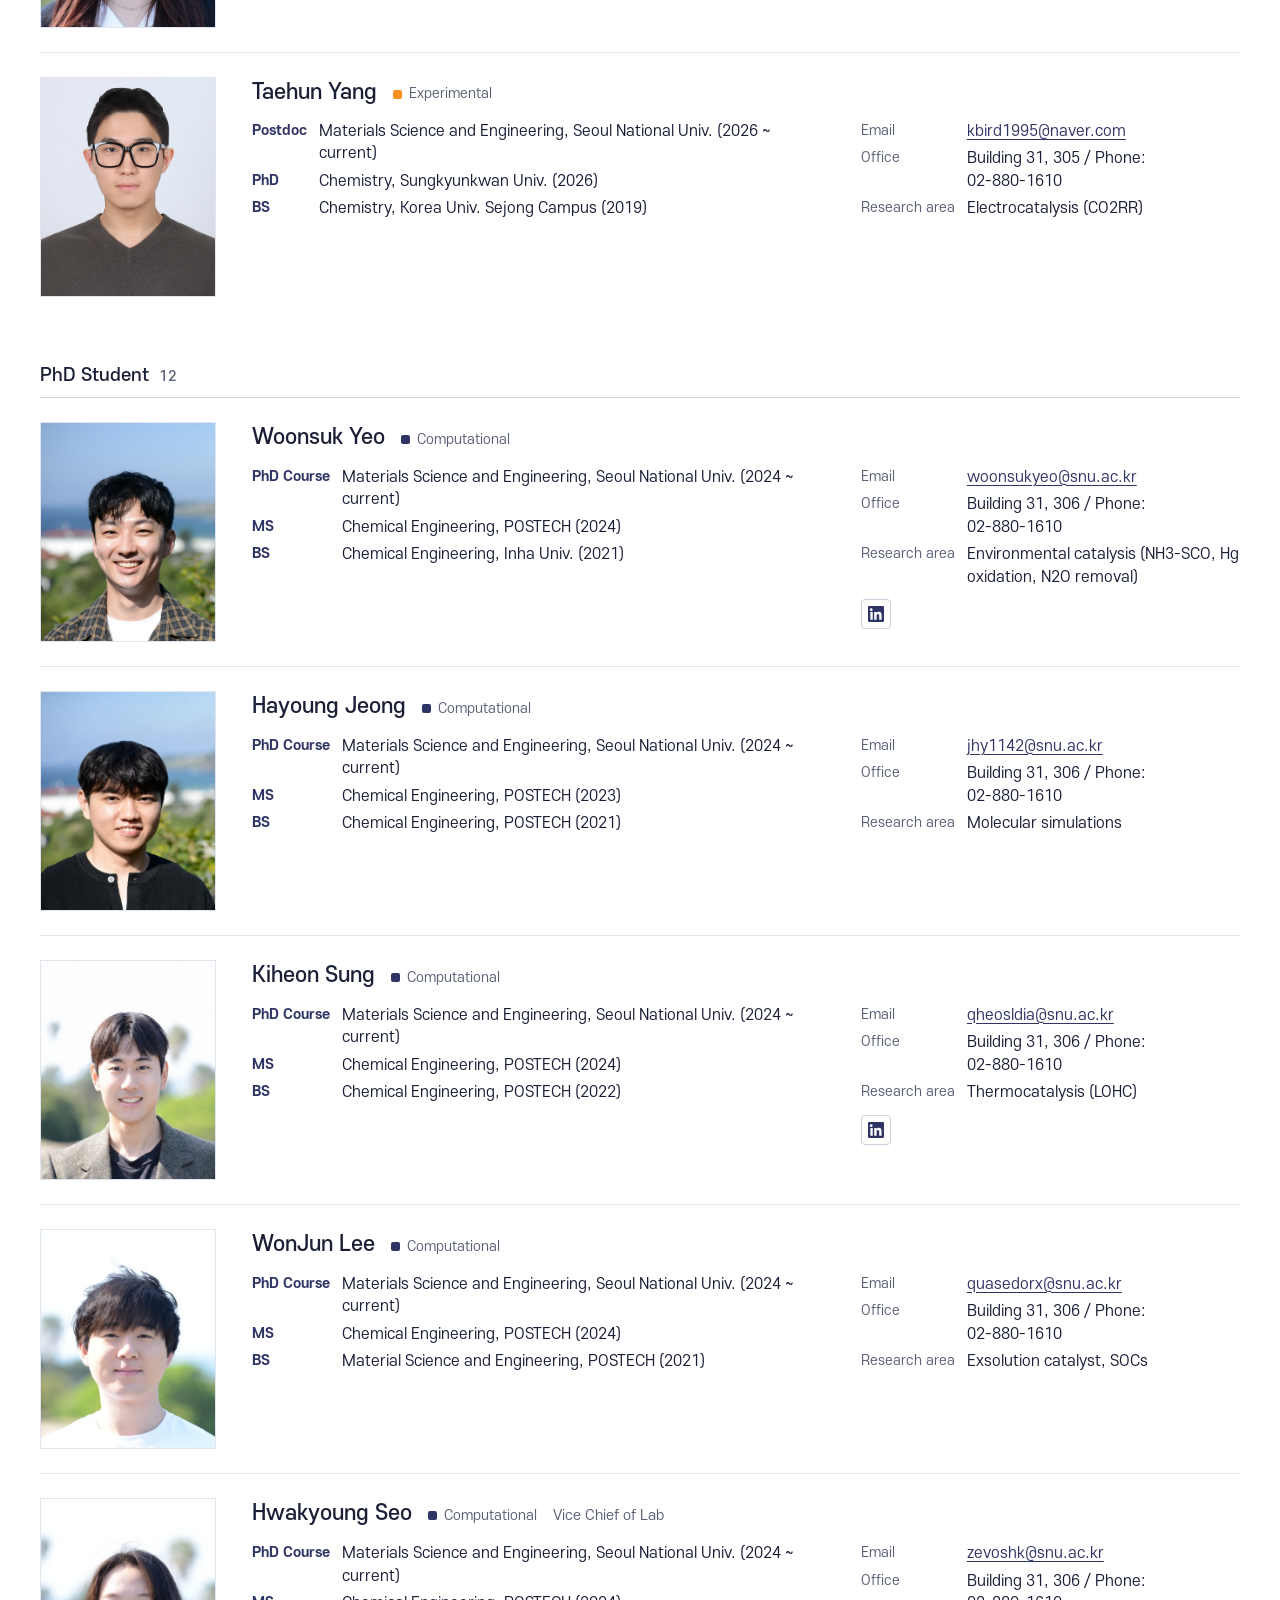
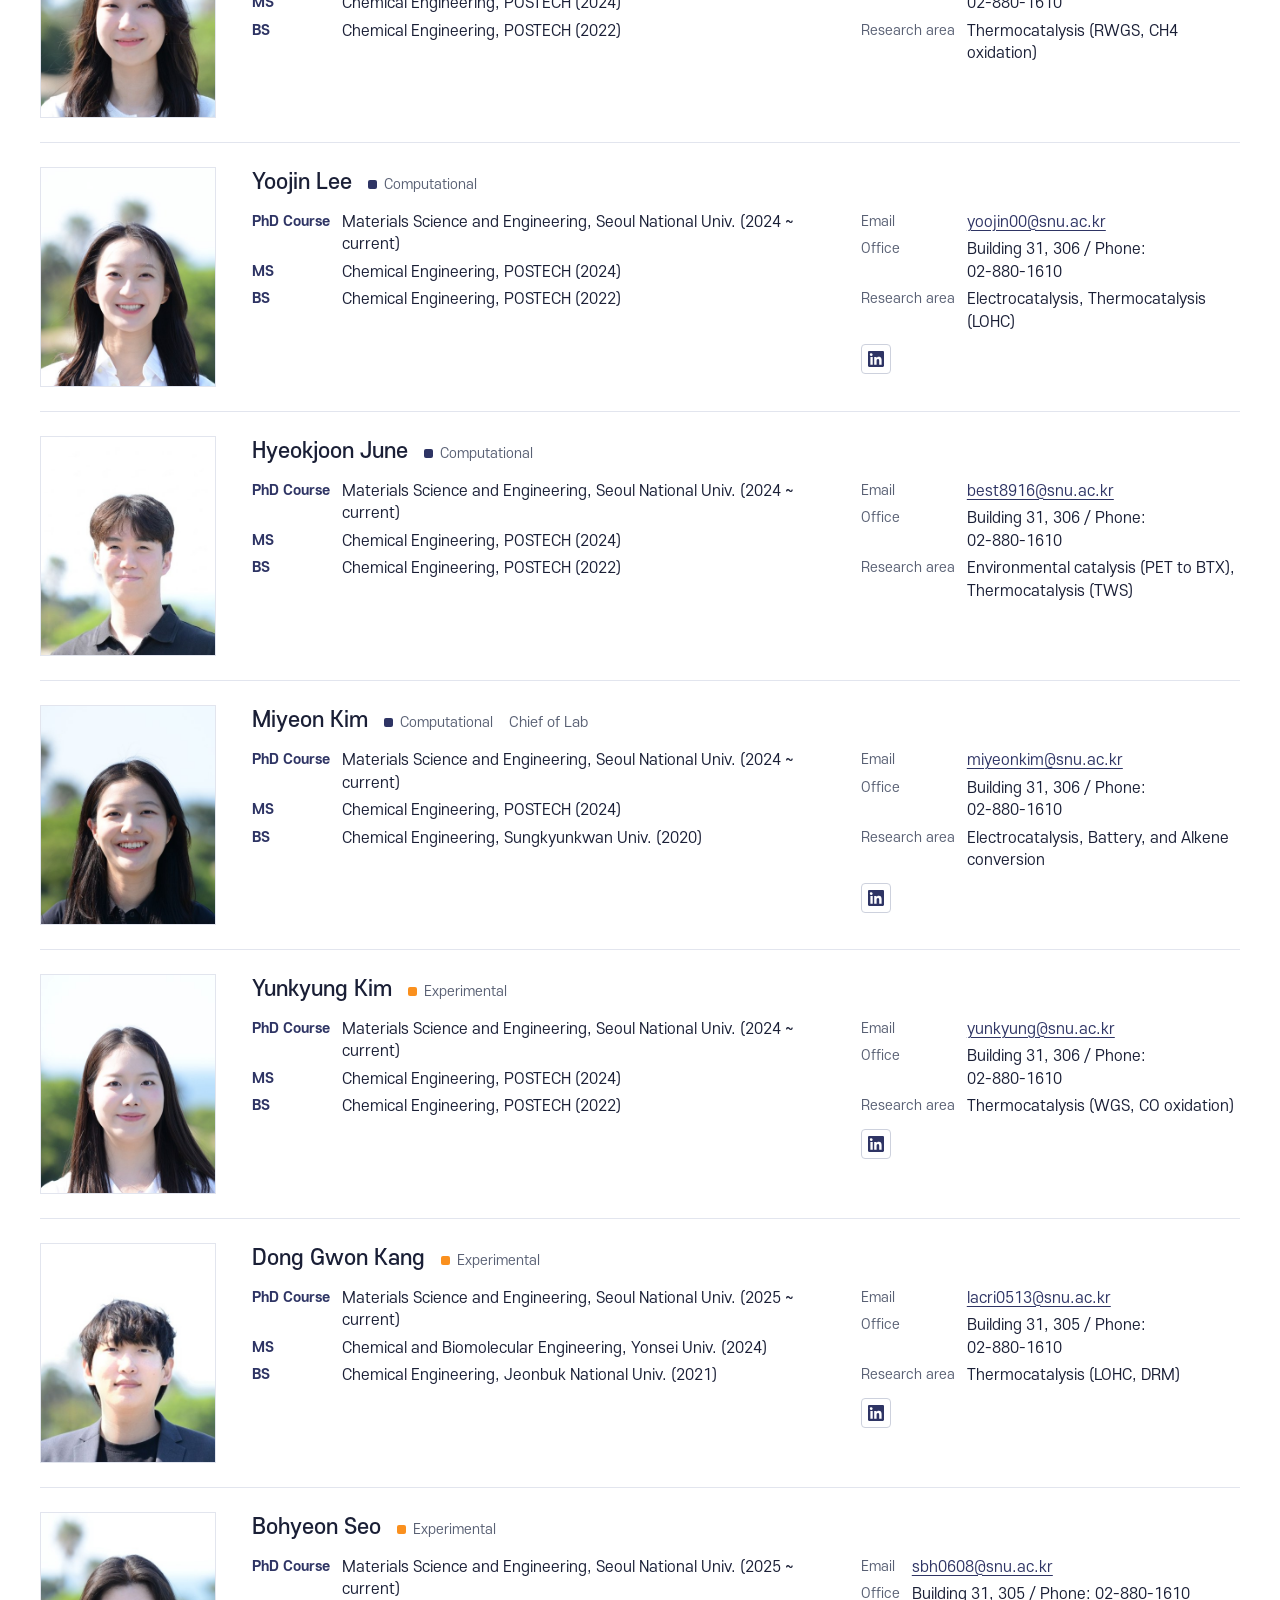
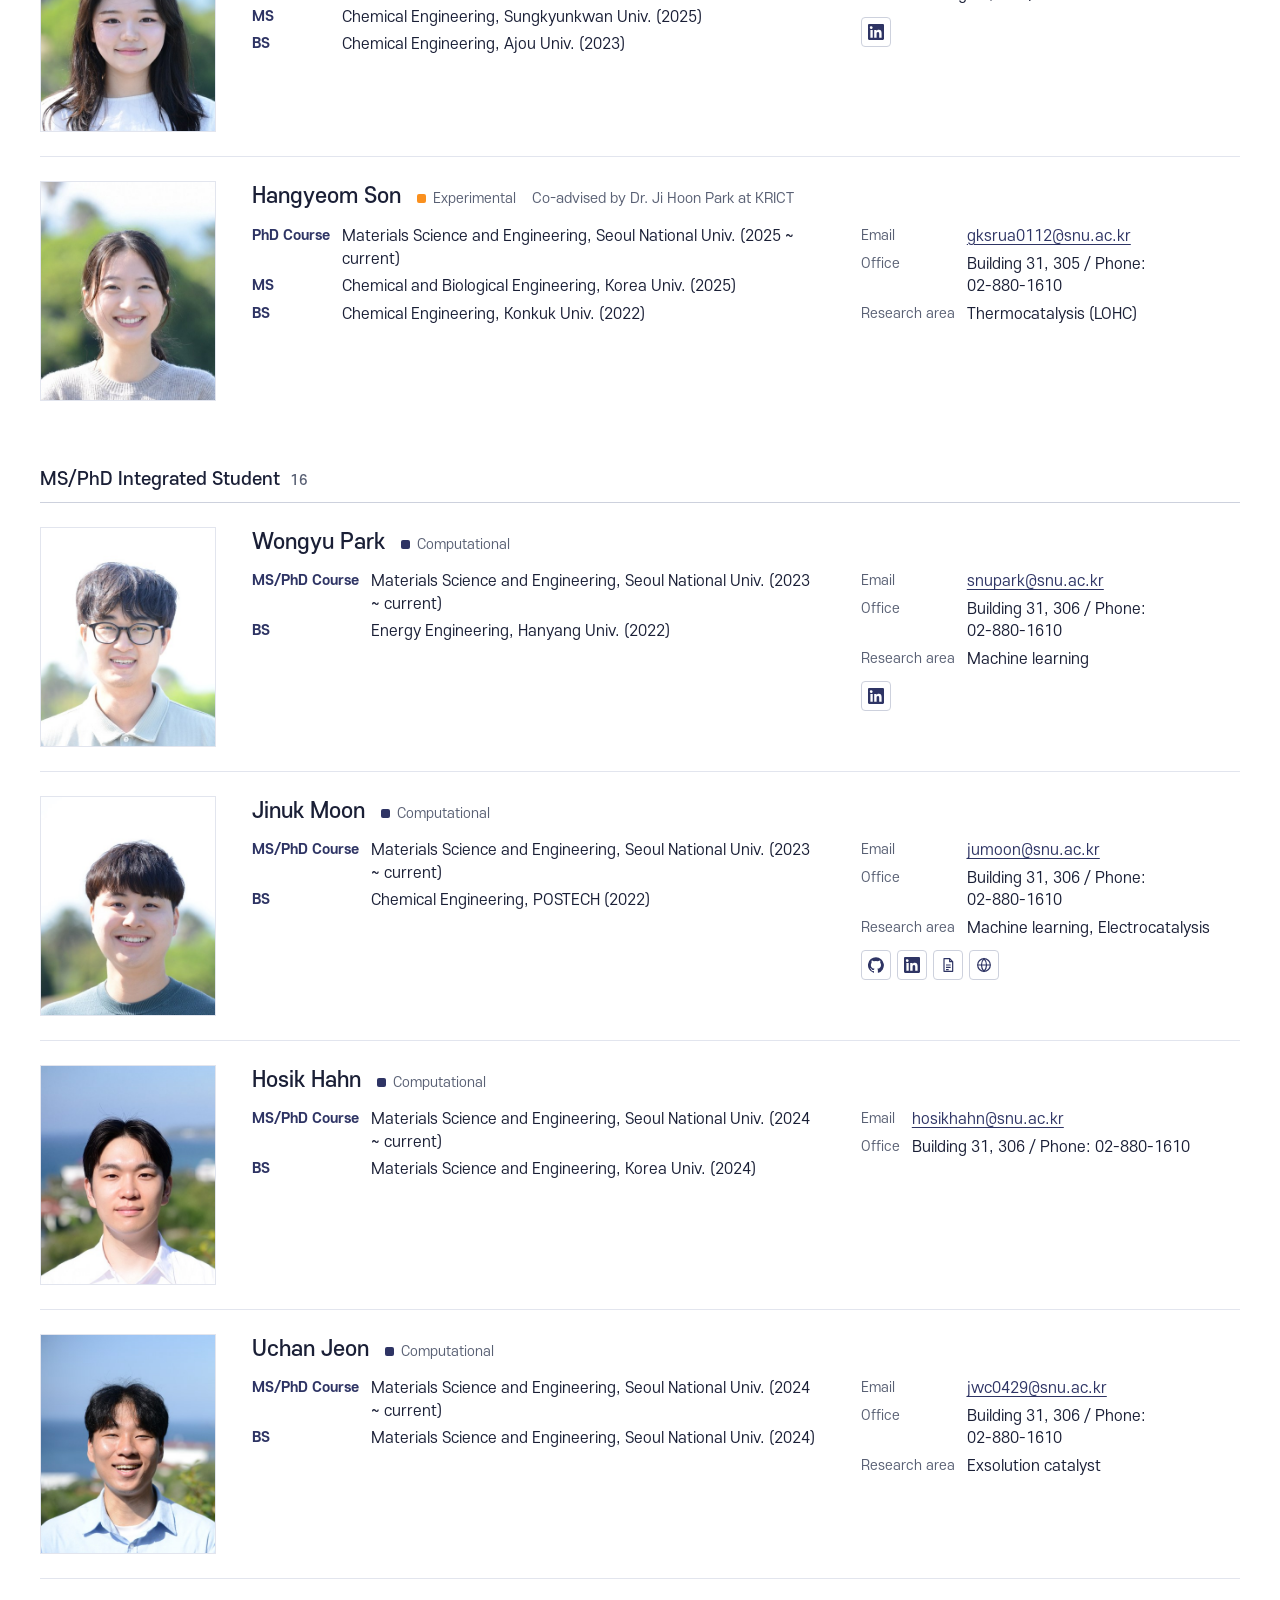
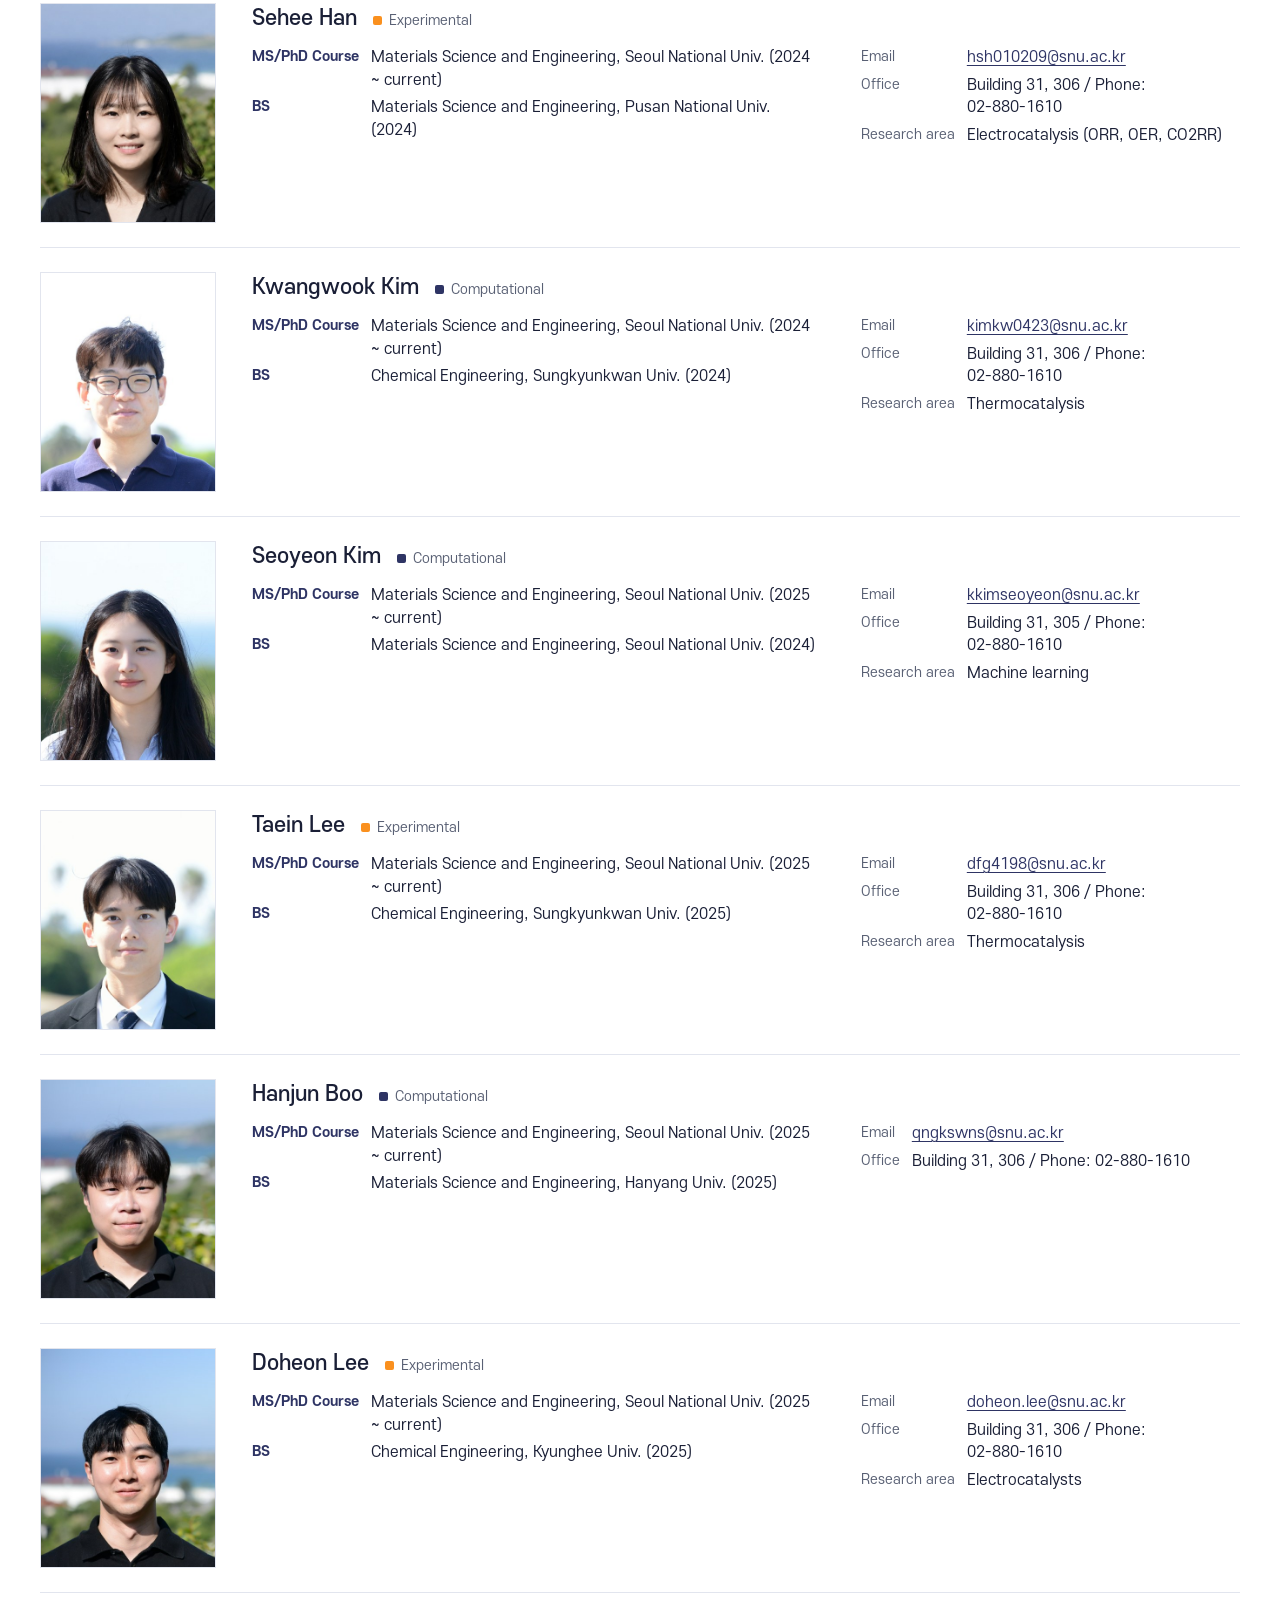
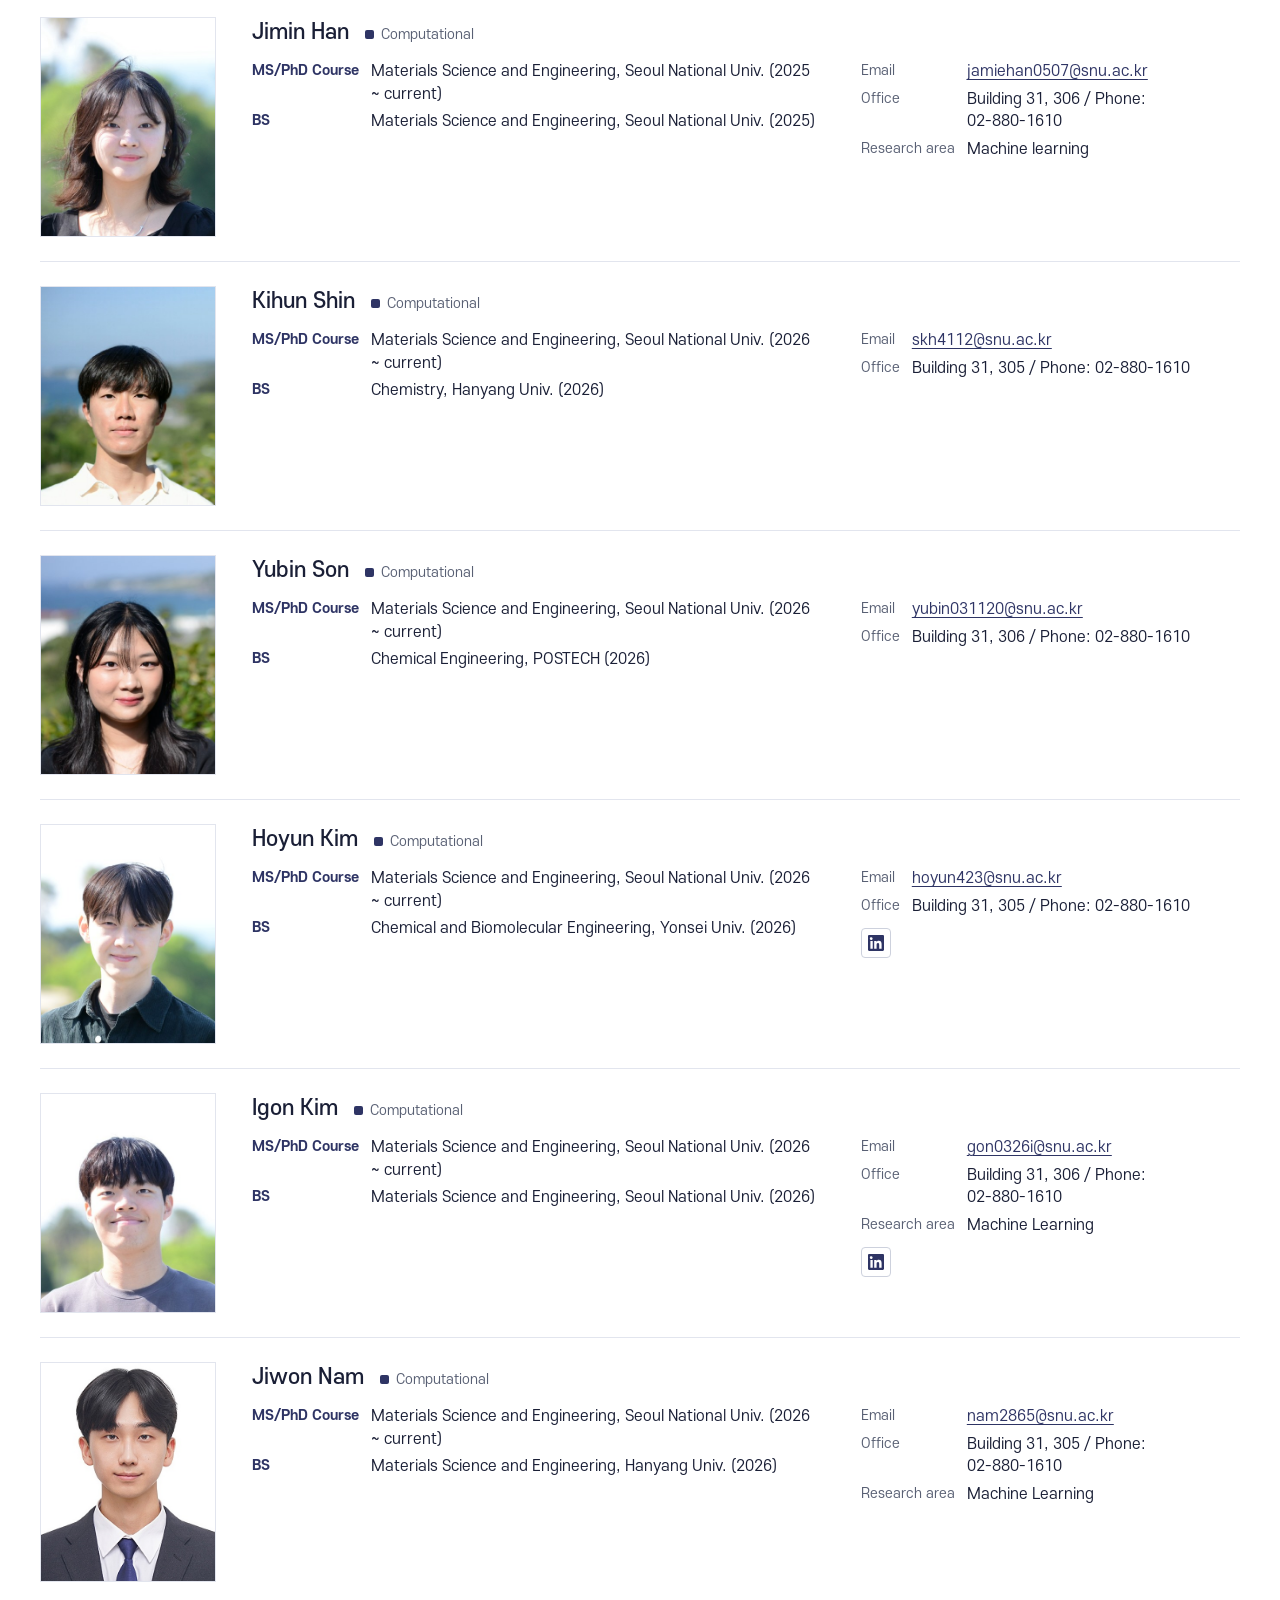
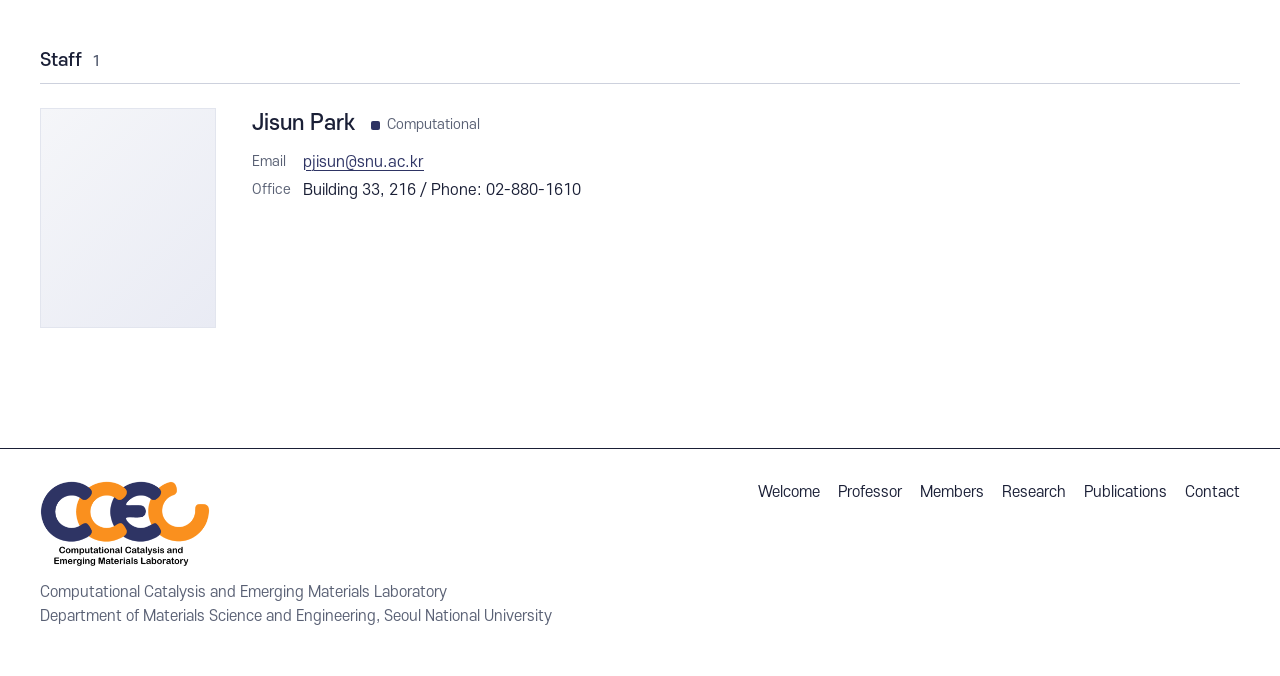
==== commit a262bfef: "Professor, Members and Contact pages (v6): professor-only page, alumni behind a button, dedicated co" ====
--- a/members.html
+++ b/members.html
@@ -19,11 +19,11 @@
       <nav id="site-nav" class="site-nav" aria-label="Main">
         <ul>
           <li><a href="index.html">Welcome</a></li>
-          <li><a href="members.html#professor">Professor</a></li>
+          <li><a href="professor.html">Professor</a></li>
           <li><a href="members.html" aria-current="page">Members</a></li>
           <li><a href="research.html">Research</a></li>
           <li><a href="publications.html">Publications</a></li>
-          <li><a href="index.html#contact">Contact</a></li>
+          <li><a href="contact.html">Contact</a></li>
         </ul>
       </nav>
     </div>
@@ -34,37 +34,37 @@
   <div class="wrap page-head">
     <h1>Members</h1>
     <p class="page-sub" id="people-sub"></p>
-    <nav class="tabs" aria-label="On this page">
-      <a href="#professor">Professor</a><a href="#members">Current members</a><a href="#alumni">Alumni</a>
-    </nav>
   </div>
 
-  <section class="wrap sub-sec" id="professor" aria-labelledby="prof-h">
-    <h2 class="sr-only" id="prof-h">Professor</h2>
-    <div class="prof-row">
-      <div class="prof" id="prof"></div>
-      <figure class="group-photo" id="group-fig"><img id="group-photo" alt="CCEL group photo" loading="lazy" width="6944" height="4496"><figcaption class="small" id="group-cap"></figcaption></figure>
+  <div class="wrap viewbar">
+    <div class="vb-row">
+      <nav class="viewswitch" aria-label="Members or alumni">
+        <a href="#members" data-view="members">Current members</a><a href="#alumni" data-view="alumni">Alumni</a>
+      </nav>
+      <nav class="gjump" id="jump-members" aria-label="Current member groups"></nav>
+      <nav class="gjump" id="jump-alumni" aria-label="Alumni groups" hidden></nav>
     </div>
-  </section>
-
-  <div class="wrap filter-bar">
-    <span class="small" id="filter-label">Show</span>
-    <span class="seg" role="group" aria-labelledby="filter-label" id="type-filter">
-      <button type="button" data-t="" aria-pressed="true">Everyone</button>
-      <button type="button" data-t="computational" aria-pressed="false">Computational</button>
-      <button type="button" data-t="experimental" aria-pressed="false">Experimental</button>
-    </span>
-    <span class="small" id="filter-count" aria-live="polite"></span>
+    <div class="vb-row vb-filter">
+      <span class="small" id="filter-label">Show</span>
+      <span class="seg" role="group" aria-labelledby="filter-label" id="type-filter">
+        <button type="button" data-t="" aria-pressed="true">Everyone</button>
+        <button type="button" data-t="computational" aria-pressed="false">Computational</button>
+        <button type="button" data-t="experimental" aria-pressed="false">Experimental</button>
+      </span>
+      <span class="legend" aria-hidden="true"><span><i class="c"></i>Computational</span><span><i class="e"></i>Experimental</span></span>
+      <span class="small" id="filter-count" aria-live="polite"></span>
+    </div>
   </div>
 
-  <section class="wrap sub-sec" id="members" aria-labelledby="members-h">
+  <section class="wrap sub-sec view" id="members" aria-labelledby="members-h">
     <div class="sec-head"><h2 id="members-h">Current members</h2><p class="sec-note" id="members-note"></p></div>
     <div id="member-groups"></div>
   </section>
 
-  <section class="wrap sub-sec" id="alumni" aria-labelledby="alumni-h">
+  <section class="wrap sub-sec view" id="alumni" aria-labelledby="alumni-h" hidden>
     <div class="sec-head"><h2 id="alumni-h">Alumni</h2><p class="sec-note" id="alumni-note"></p></div>
     <div id="alumni-groups"></div>
+    <p class="more back-row"><a href="#members" data-view="members">Back to current members</a></p>
   </section>
 </main>
 
@@ -72,8 +72,8 @@
   <div class="wrap foot-in">
     <div><img class="ccel-logo" src="_shared/img/logo2.png" alt="CCEL logo" width="170" height="87" loading="lazy"><p id="foot-data" style="margin-top:14px;max-width:560px"></p></div>
     <ul class="foot-links">
-      <li><a href="members.html">Members</a></li><li><a href="research.html">Research</a></li>
-      <li><a href="publications.html">Publications</a></li><li><a href="index.html#contact">Contact</a></li>
+      <li><a href="index.html">Welcome</a></li><li><a href="professor.html">Professor</a></li><li><a href="members.html">Members</a></li>
+      <li><a href="research.html">Research</a></li><li><a href="publications.html">Publications</a></li><li><a href="contact.html">Contact</a></li>
     </ul>
   </div>
 </footer>
--- a/site.css
+++ b/site.css
@@ -227,12 +227,7 @@
   .cite-title { font-size: 16.5px; }
 }
 
-/* ---------- people (members.html) ---------- */
-.prof { display: grid; grid-template-columns: 180px minmax(0, 1fr); gap: 32px; align-items: start; }
-.prof img { width: 180px; height: auto; display: block; border: 1px solid var(--line); }
-.prof h3 { font-size: 24px; }
-.prof .role { margin-top: 6px; font-size: 15.5px; }
-.prof .meta { margin-top: 10px; font-size: 15px; }
+/* ---------- people: link icons and the computational / experimental mark ---------- */
 .icons { display: inline-flex; gap: 6px; align-items: center; flex-wrap: wrap; vertical-align: middle; }
 .icons a { display: inline-flex; width: 30px; height: 30px; align-items: center; justify-content: center; border-radius: 4px;
   color: var(--navy); border: 1px solid var(--line-2); background: #fff; }
@@ -241,13 +236,6 @@
 .tmark { width: 9px; height: 9px; border-radius: 2px; flex: none; background: var(--navy); display: inline-block; }
 .tmark.experimental { background: var(--orange); }
 .tmark.none { background: var(--line-2); }
-.group-photo { margin: 40px 0 0; }
-.group-photo img { display: block; width: 100%; height: auto; aspect-ratio: 2 / 1; object-fit: cover; object-position: 50% 70%; border: 1px solid var(--line); }
-@media (max-width: 600px) {
-  .prof { grid-template-columns: 96px minmax(0, 1fr); gap: 16px; }
-  .prof img { width: 96px; }
-  .prof h3 { font-size: 20px; }
-}
 
 /* ---------- landing: news + open position, selected publications, about, contact ---------- */
 .news-open { grid-template-columns: minmax(0, 7fr) minmax(0, 5fr); }
--- a/pages.css
+++ b/pages.css
@@ -2,41 +2,113 @@
 .sub-sec { padding-top: 40px; }
 .sub-sec .sec-head { margin-top: 24px; }
 
-/* ---------- people ---------- */
-.prof-row { display: grid; grid-template-columns: minmax(0, 7fr) minmax(0, 5fr); gap: 56px; align-items: start; }
-.prof-row .group-photo { margin: 0; }
-.prof-row .group-photo img { aspect-ratio: 3 / 2; }
-.prof-row .group-photo figcaption { margin-top: 8px; }
-ul.edu { list-style: none; margin: 10px 0 0; padding: 0; font-size: 14.5px; color: var(--ink); }
-ul.edu li { padding: 6px 0; border-top: 1px solid var(--line); line-height: 1.5; }
-.filter-bar { display: flex; align-items: center; gap: 14px; flex-wrap: wrap; margin-top: 48px; }
+/* ---------- members (round v6): current members / alumni switch, one person per row ---------- */
+.viewbar { margin-top: 30px; }
+.vb-row { display: flex; align-items: center; gap: 12px 22px; flex-wrap: wrap; }
+.vb-filter { margin-top: 16px; padding-top: 14px; border-top: 1px solid var(--line); gap: 10px 14px; }
+.vb-filter .legend { margin-left: 8px; }
+.viewswitch { display: inline-flex; flex: none; border: 1px solid var(--navy); border-radius: 6px; overflow: hidden; }
+.viewswitch a { padding: 10px 20px; font-size: 16px; font-weight: 500; color: var(--navy); background: #fff; text-decoration: none; line-height: 1.4; }
+.viewswitch a + a { border-left: 1px solid var(--navy); }
+.viewswitch a:hover { background: var(--navy-soft); color: var(--navy); }
+.viewswitch a[aria-current="true"] { background: var(--navy); color: #fff; }
+.gjump { display: flex; flex-wrap: wrap; gap: 6px 8px; }
+.gjump a { font-size: 14.5px; padding: 6px 12px; border: 1px solid var(--line-2); border-radius: 4px; color: var(--ink); text-decoration: none; }
+.gjump a:hover { border-color: var(--navy); color: var(--navy); background: var(--surface); }
 .pgroup + .pgroup { margin-top: 44px; }
-.pgroup-h { font-size: 18px; color: var(--ink); display: flex; gap: 10px; align-items: baseline; padding-bottom: 10px; border-bottom: 1px solid var(--line-2); margin-bottom: 22px; }
-.pgrid { list-style: none; margin: 0; padding: 0; display: grid; grid-template-columns: repeat(5, minmax(0, 1fr)); gap: 32px 24px; }
-.pcard { min-width: 0; }
-.pphoto { display: block; width: 100%; height: auto; aspect-ratio: 4 / 5; object-fit: cover; object-position: 50% 20%; background: var(--surface); border: 1px solid var(--line); }
-.pphoto.none { background: var(--surface) linear-gradient(135deg, var(--surface), var(--navy-soft)); }
-.pinfo { padding-top: 12px; }
-.pinfo h4 { font-size: 17px; color: var(--ink); line-height: 1.35; }
-.ptype { font-size: 13.5px; color: var(--muted); display: flex; align-items: center; gap: 7px; margin-top: 4px; }
-.parea { font-size: 14.5px; margin-top: 8px; line-height: 1.45; }
-.pnow { font-size: 14.5px; margin-top: 4px; line-height: 1.45; color: var(--ink); font-weight: 500; }
-.pdeg { list-style: none; margin: 8px 0 0; padding: 0; font-size: 13px; color: var(--muted); line-height: 1.45; }
-.pdeg li + li { margin-top: 3px; }
-.pcontact { font-size: 13.5px; color: var(--muted); margin-top: 8px; line-height: 1.5; overflow-wrap: anywhere; }
-.pinfo .icons { margin-top: 10px; }
-.pgrid.alum-grid { grid-template-columns: repeat(3, minmax(0, 1fr)); gap: 26px 28px; }
-.alum-grid .pcard { display: grid; grid-template-columns: 92px minmax(0, 1fr); gap: 16px; align-items: start; }
-.alum-grid .pinfo { padding-top: 0; }
-@media (max-width: 1240px) { .pgrid { grid-template-columns: repeat(4, minmax(0, 1fr)); } }
-@media (max-width: 1000px) { .pgrid { grid-template-columns: repeat(3, minmax(0, 1fr)); } .pgrid.alum-grid { grid-template-columns: repeat(2, minmax(0, 1fr)); } }
-@media (max-width: 860px) { .prof-row { grid-template-columns: 1fr; gap: 40px; } }
+.pgroup-h { font-size: 18px; color: var(--ink); display: flex; gap: 10px; align-items: baseline; padding-bottom: 10px; border-bottom: 1px solid var(--line-2); }
+.plist { list-style: none; margin: 0; padding: 0; }
+.prow { display: grid; grid-template-columns: 176px minmax(0, 1fr); gap: 0 36px; padding: 24px 0; border-top: 1px solid var(--line); align-items: start; }
+.plist > .prow:first-child { border-top: 0; }
+.rphoto { display: block; width: 176px; height: auto; aspect-ratio: 4 / 5; object-fit: cover; object-position: 50% 20%; background: var(--surface); border: 1px solid var(--line); }
+.rphoto.none { background: var(--surface) linear-gradient(135deg, var(--surface), var(--navy-soft)); }
+.rhead { display: flex; align-items: baseline; flex-wrap: wrap; gap: 4px 16px; padding-top: 2px; }
+.rhead h4 { font-size: 21px; color: var(--ink); line-height: 1.3; }
+.ptype { font-size: 13.5px; color: var(--muted); display: inline-flex; align-items: center; gap: 7px; }
+.rnote { font-size: 14px; color: var(--muted); }
+.rnow { margin-top: 8px; font-size: 16.5px; font-weight: 500; color: var(--navy); }
+.rnow .rk { font-weight: 400; }
+.rk { font-size: 13.5px; color: var(--muted); }
+.rcols { display: grid; grid-template-columns: minmax(0, 3fr) minmax(0, 2fr); gap: 12px 40px; margin-top: 14px; }
+.rdeg { list-style: none; margin: 0; padding: 0; display: grid; grid-template-columns: auto minmax(0, 1fr); gap: 5px 12px; font-size: 15px; line-height: 1.5; align-content: start; }
+.rdeg li { display: contents; }
+.rdeg b { font-size: 14px; font-weight: 700; color: var(--navy); white-space: nowrap; }
+.rdeg li > span:only-child { grid-column: 1 / -1; }
+.rmeta { display: grid; grid-template-columns: auto minmax(0, 1fr); gap: 5px 12px; font-size: 15px; line-height: 1.5; align-content: start; overflow-wrap: anywhere; }
+.rmeta p { display: contents; }
+.rmeta .rk { padding-top: 1px; }
+.rmeta .rv { min-width: 0; } /* one grid cell per value: a phone link inside the office line must not take its own cell */
+.rmeta .icons { grid-column: 1 / -1; margin-top: 6px; }
+.back-row { margin-top: 36px; }
+@media (max-width: 1000px) {
+  .rcols { grid-template-columns: 1fr; }
+}
 @media (max-width: 700px) {
-  .pgrid, .pgrid.alum-grid { grid-template-columns: 1fr; gap: 22px; }
-  .pgrid .pcard { display: grid; grid-template-columns: 96px minmax(0, 1fr); gap: 16px; align-items: start; }
-  .pgrid .pinfo { padding-top: 0; }
-  .alum-grid .pcard { grid-template-columns: 96px minmax(0, 1fr); }
+  .viewswitch a { padding: 9px 14px; font-size: 15px; }
+  .vb-filter .legend { margin-left: 0; }
+  .prow { grid-template-columns: 88px minmax(0, 1fr); gap: 0 16px; padding: 20px 0; }
+  .rphoto { width: 88px; grid-row: 1 / span 2; }
+  .rbody { display: contents; }
+  .rhead, .rnow { grid-column: 2; }
+  .rhead { flex-direction: column; align-items: flex-start; gap: 2px; }
+  .rhead h4 { font-size: 18px; }
+  .rnow { font-size: 15.5px; }
+  .rcols { grid-column: 1 / -1; margin-top: 14px; }
+  .rdeg, .rmeta { display: block; font-size: 14.5px; }
+  .rdeg li, .rmeta p { display: block; margin-top: 3px; }
+  .rdeg b, .rmeta .rk { margin-right: 6px; }
+  .rmeta { margin-top: 4px; }
+  .rmeta .icons { display: flex; margin-top: 10px; }
 }
+
+/* ---------- professor (round v6) ---------- */
+.prof-card { display: grid; grid-template-columns: 220px minmax(0, 1fr); gap: 48px; align-items: start; }
+.prof-photo { display: block; width: 220px; height: auto; border: 1px solid var(--line); }
+.prof-body h2 { font-size: 32px; margin-bottom: 10px; }
+.prof-title { margin-top: 4px; font-size: 17px; }
+.prof-role { margin-top: 4px; font-size: 17px; font-weight: 500; color: var(--navy); }
+.prof-dl { margin: 24px 0 0; padding-top: 18px; border-top: 1px solid var(--line); display: grid; grid-template-columns: max-content minmax(0, 1fr);
+  gap: 10px 28px; font-size: 16px; max-width: 820px; }
+.prof-dl > div { display: contents; }
+.prof-dl dt { color: var(--muted); font-size: 14px; padding-top: 2px; }
+.prof-dl dd { margin: 0; overflow-wrap: anywhere; }
+.tlink { display: inline-flex; align-items: center; gap: 8px; margin: 0 22px 6px 0; font-weight: 500; text-decoration: none;
+  border-bottom: 1px solid var(--line-2); padding-bottom: 1px; }
+.tlink:hover { border-color: var(--navy); }
+.tlink svg { width: 16px; height: 16px; flex: none; }
+.cv-list { list-style: none; margin: 0; padding: 0; }
+.cv-row { display: grid; grid-template-columns: minmax(0, 4fr) minmax(0, 8fr); gap: 8px 40px; padding: 18px 0; border-top: 1px solid var(--line); }
+.cv-row:first-child { border-top: 0; padding-top: 0; }
+.cv-org h3 { font-size: 17px; color: var(--navy); line-height: 1.45; }
+.cv-place { font-size: 14px; color: var(--muted); margin-top: 2px; }
+.cv-items { list-style: none; margin: 0; padding: 0; }
+.cv-items > li { display: grid; grid-template-columns: minmax(0, 1fr) 190px; gap: 2px 24px; }
+.cv-items > li + li { margin-top: 10px; }
+.cv-text { font-size: 16px; line-height: 1.5; }
+.cv-note { font-size: 14.5px; color: var(--muted); margin-top: 3px; line-height: 1.5; }
+.cv-date { font-size: 14.5px; color: var(--muted); text-align: right; white-space: nowrap; padding-top: 1px; }
+@media (max-width: 760px) {
+  .prof-card { grid-template-columns: 1fr; gap: 20px; }
+  .prof-photo { width: 140px; }
+  .prof-body h2 { font-size: 24px; margin-top: 6px; }
+  .prof-title, .prof-role { font-size: 15.5px; }
+  .prof-dl { grid-template-columns: 1fr; gap: 2px; font-size: 15.5px; }
+  .prof-dl > div + div dt { margin-top: 10px; }
+  .cv-row { grid-template-columns: 1fr; }
+  .cv-items > li { grid-template-columns: 1fr; }
+  .cv-date { text-align: left; }
+}
+
+/* ---------- contact (round v6) ---------- */
+.contact-sec { display: grid; grid-template-columns: minmax(0, 7fr) minmax(0, 5fr); gap: 48px; align-items: start; padding-top: 32px; }
+.contact-photo { margin: 0; }
+.contact-photo img { display: block; width: 100%; height: auto; aspect-ratio: 6944 / 4496; background: var(--surface); border: 1px solid var(--line); }
+.contact-body h2 { font-size: 24px; line-height: 1.3; }
+.contact-dl { margin: 18px 0 0; }
+.contact-dl > div { padding: 12px 0; border-top: 1px solid var(--line); }
+.contact-dl dt { font-size: 13.5px; color: var(--muted); }
+.contact-dl dd { margin: 2px 0 0; font-size: 16.5px; overflow-wrap: anywhere; }
+@media (max-width: 860px) { .contact-sec { grid-template-columns: 1fr; gap: 28px; } }
 
 /* ---------- publications ---------- */
 .ystrip-fig { margin: 32px 0 0; }
@@ -91,3 +163,4 @@
   .yhead h2 { font-size: 22px; }
   .covers-grid { grid-template-columns: repeat(2, minmax(0, 1fr)); gap: 22px 14px; }
 }
+.sub-sec.view { padding-top: 12px; }
